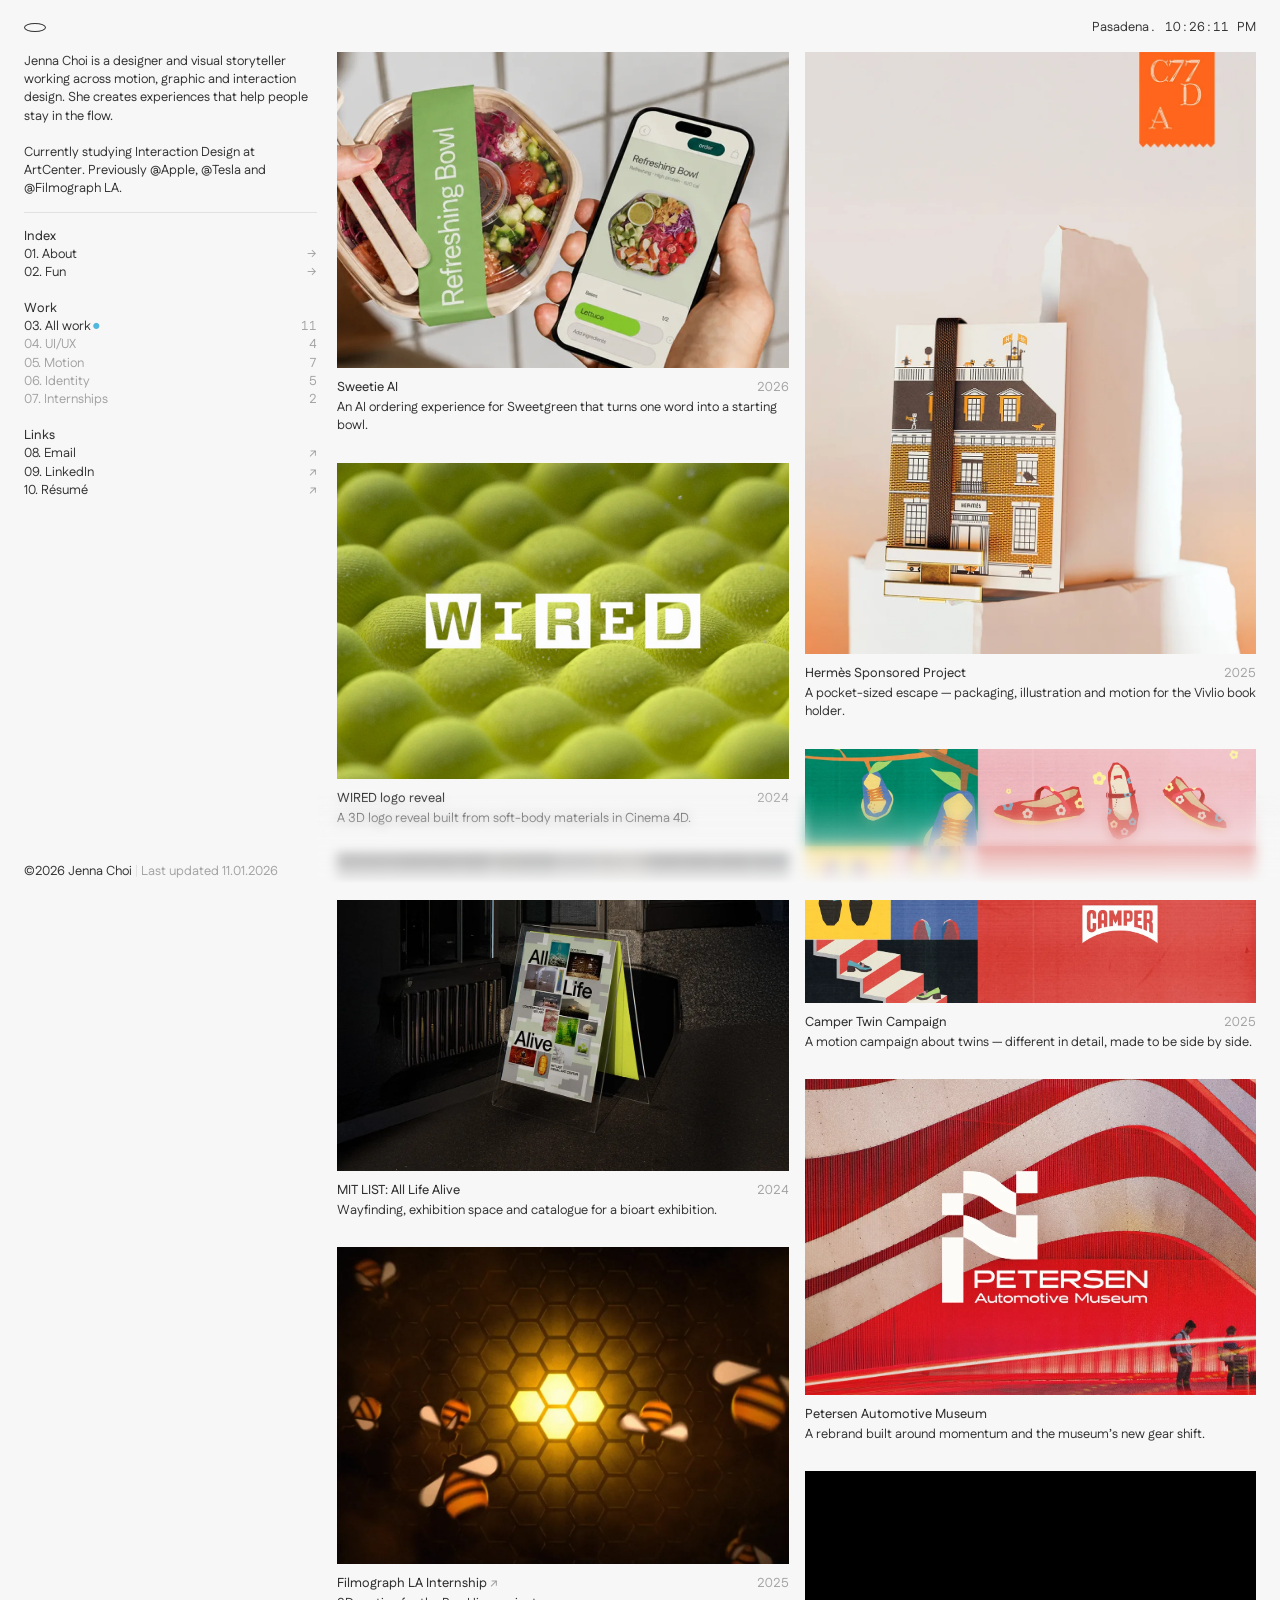
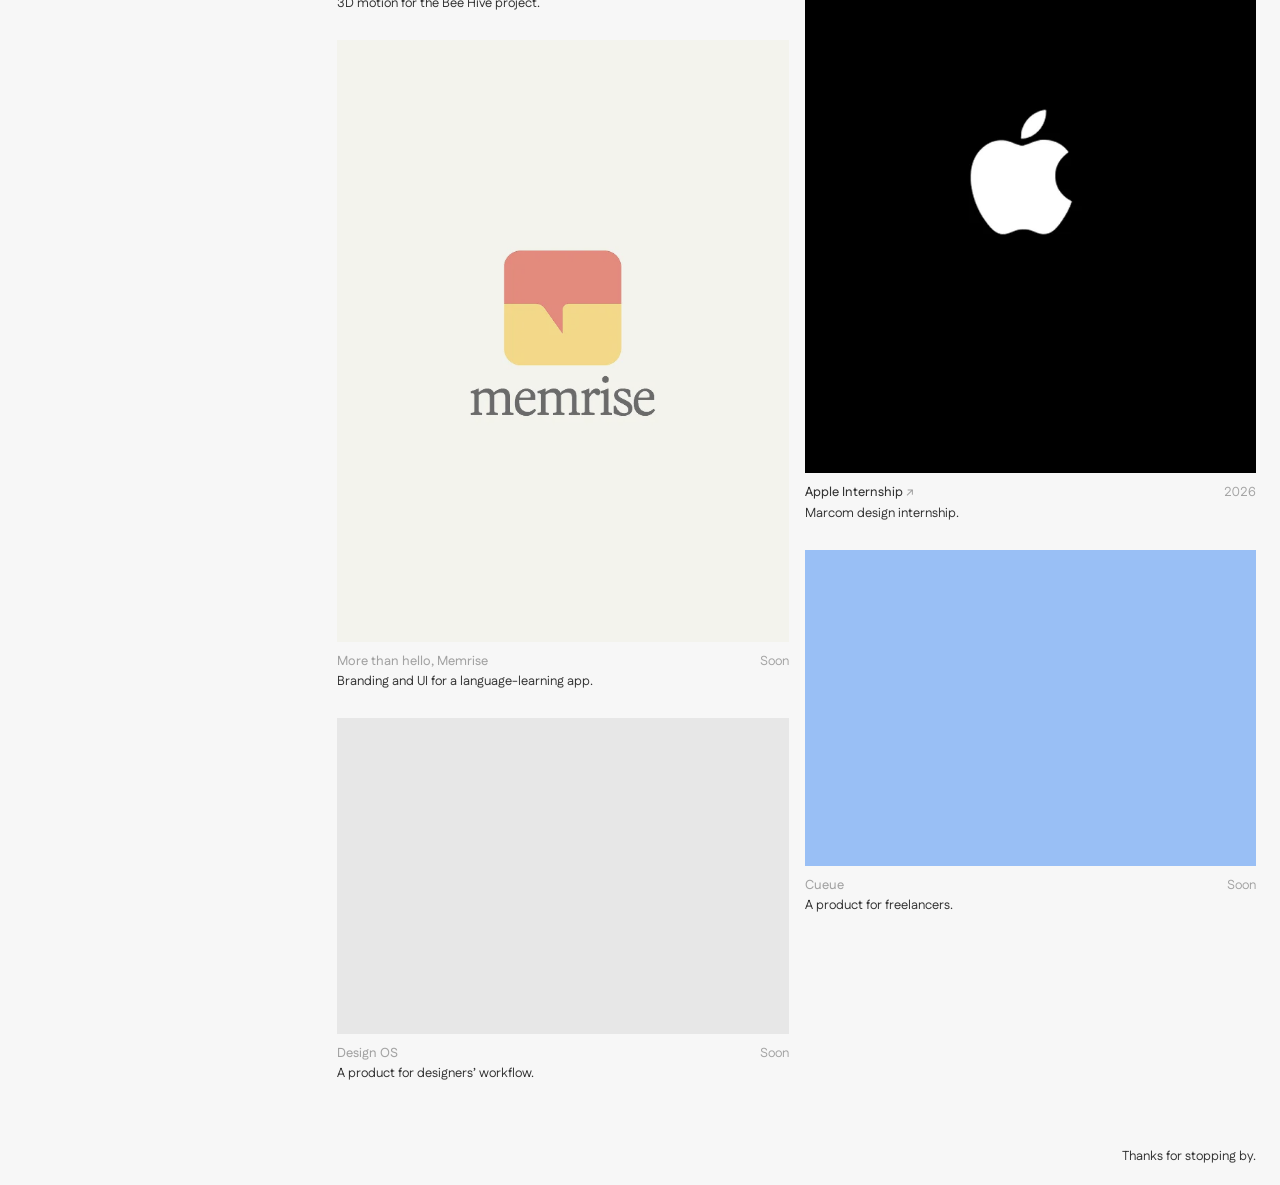
==== index.html @ db8283c4 "Landing order: Sweetie top-left, WIRED below it, Hermès on the right Co-Authored-By: Claude Opus 5.5" ====
<!doctype html>
<html lang="en">
<head>
  <meta charset="utf-8" />
  <meta name="viewport" content="width=device-width, initial-scale=1" />
  <meta name="theme-color" content="#f7f7f7" />
  <title>Jenna Choi — Designer</title>
  <meta name="description" content="Jenna Choi is a designer and visual storyteller working across motion, graphic and interaction design. She creates experiences that help people stay in the" />
  <link rel="preconnect" href="https://fonts.googleapis.com" />
  <link rel="preconnect" href="https://fonts.gstatic.com" crossorigin />
  <link href="https://fonts.googleapis.com/css2?family=Fustat:wght@400;500;600&family=Newsreader:opsz,wght@6..72,300;6..72,400&display=swap" rel="stylesheet" />
  <link rel="stylesheet" href="/styles.css" />
</head>
<body class="home">
  <!-- Generated by tools/build_site.py from tools/content.py — edit content there, then re-run. -->

  <header class="topbar">
    <a class="mark" href="/" aria-label="Jenna Choi — home"></a>
    <p class="clock" data-clock data-tz="America/Los_Angeles" data-city="Pasadena">Pasadena.</p>
  </header>

  <aside class="side">
    <div class="side__intro">
      <p>Jenna Choi is a designer and visual storyteller working across motion, graphic and interaction design. She creates experiences that help people stay in the flow.</p>
      <p>Currently studying Interaction Design at ArtCenter. Previously @Apple, @Tesla and @Filmograph LA.</p>
    </div>
    <nav class="toc" aria-label="Index">
      <p class="toc__head">Index</p>
        <a class="toc__item" href="/about"><span>01. About</span><span class="toc__arrow">→</span></a>
        <a class="toc__item" href="/fun"><span>02. Fun</span><span class="toc__arrow">→</span></a>
      <p class="toc__head">Work</p>
      <div class="toc__group" role="toolbar" aria-label="Filter projects">
        <button class="toc__item is-active" data-filter="all" aria-pressed="true"><span>03. All work</span></button>
        <button class="toc__item" data-filter="uiux" aria-pressed="false"><span>04. UI/UX</span></button>
        <button class="toc__item" data-filter="motion" aria-pressed="false"><span>05. Motion</span></button>
        <button class="toc__item" data-filter="identity" aria-pressed="false"><span>06. Identity</span></button>
        <button class="toc__item" data-filter="internship" aria-pressed="false"><span>07. Internships</span></button>
      </div>
      <p class="toc__head">Links</p>
        <a class="toc__item" href="#" data-link="email"><span>08. Email</span><span class="toc__arrow">↗</span></a>
        <a class="toc__item" href="#" data-link="linkedin" target="_blank" rel="noopener"><span>09. LinkedIn</span><span class="toc__arrow">↗</span></a>
        <a class="toc__item" href="#" data-link="resume" target="_blank" rel="noopener"><span>10. Résumé</span><span class="toc__arrow">↗</span></a>
    </nav>
    <p class="side__foot">©2026 Jenna Choi <span class="side__sep">|</span> <span class="muted">Last updated 11.01.2026</span></p>
  </aside>

  <main id="work" class="work" aria-label="Work">
    <div class="work__col">
      <article class="card" data-tags="uiux motion" style="--order:0"><a class="card__link" href="/sweetie"><div class="card__media card__media--wide"><img src="/assets/work/sweetie.webp" alt="" loading="eager" /></div><div class="card__cap"><p class="card__title">Sweetie AI</p><p class="card__year">2026</p></div><p class="card__desc">An AI ordering experience for Sweetgreen that turns one word into a starting bowl.</p></a></article>
      <article class="card" data-tags="motion identity" style="--order:2"><a class="card__link" href="/wired"><div class="card__media card__media--wide"><video src="/assets/work/wired.mp4" poster="/assets/work/wired.webp" muted loop playsinline preload="none" data-hover-play></video></div><div class="card__cap"><p class="card__title">WIRED logo reveal</p><p class="card__year">2024</p></div><p class="card__desc">A 3D logo reveal built from soft-body materials in Cinema 4D.</p></a></article>
      <article class="card" data-tags="identity" style="--order:4"><a class="card__link" href="/all-life-alive"><div class="card__media card__media--wide"><img src="/assets/work/mit.webp" alt="" loading="lazy" /></div><div class="card__cap"><p class="card__title">MIT LIST: All Life Alive</p><p class="card__year">2024</p></div><p class="card__desc">Wayfinding, exhibition space and catalogue for a bioart exhibition.</p></a></article>
      <article class="card" data-tags="motion internship" style="--order:6"><a class="card__link" href="https://www.filmograph.tv/project/bee-hive" target="_blank" rel="noopener"><div class="card__media card__media--wide"><img src="/assets/work/filmograph.webp" alt="" loading="lazy" /></div><div class="card__cap"><p class="card__title">Filmograph LA Internship <span class="card__ext" aria-hidden="true">↗</span></p><p class="card__year">2025</p></div><p class="card__desc">3D motion for the Bee Hive project.</p></a></article>
      <article class="card card--soon" data-tags="identity uiux" style="--order:8"><div class="card__media card__media--tall"><img src="/assets/work/memrise.webp" alt="" loading="lazy" /></div><div class="card__cap"><p class="card__title">More than hello, Memrise</p><p class="card__year">Soon</p></div><p class="card__desc">Branding and UI for a language-learning app.</p></article>
      <article class="card card--soon" data-tags="uiux" style="--order:10"><div class="card__media card__media--wide"><span class="card__fill" style="background:#e3e3e3"></span></div><div class="card__cap"><p class="card__title">Design OS</p><p class="card__year">Soon</p></div><p class="card__desc">A product for designers’ workflow.</p></article>
    </div>
    <div class="work__col">
      <article class="card" data-tags="identity motion" style="--order:1"><a class="card__link" href="/hermes"><div class="card__media card__media--tall"><img src="/assets/work/hermes.webp" alt="" style="object-position:center top" loading="eager" /></div><div class="card__cap"><p class="card__title">Hermès Sponsored Project</p><p class="card__year">2025</p></div><p class="card__desc">A pocket-sized escape — packaging, illustration and motion for the Vivlio book holder.</p></a></article>
      <article class="card" data-tags="motion" style="--order:3"><a class="card__link" href="/camper"><div class="card__media card__media--video"><video src="/assets/projects/camper/v06.mp4" poster="/assets/work/camper.webp" muted loop playsinline preload="none" data-hover-play></video></div><div class="card__cap"><p class="card__title">Camper Twin Campaign</p><p class="card__year">2025</p></div><p class="card__desc">A motion campaign about twins — different in detail, made to be side by side.</p></a></article>
      <article class="card" data-tags="identity motion" style="--order:5"><a class="card__link" href="/petersen"><div class="card__media card__media--wide"><img src="/assets/work/petersen.webp" alt="" loading="lazy" /></div><div class="card__cap"><p class="card__title">Petersen Automotive Museum</p><p class="card__year"></p></div><p class="card__desc">A rebrand built around momentum and the museum’s new gear shift.</p></a></article>
      <article class="card" data-tags="motion internship" style="--order:7"><a class="card__link" href="https://www.apple.com/macbook-pro/proled-xdr-display/" target="_blank" rel="noopener"><div class="card__media card__media--tall"><img src="/assets/work/apple.webp" alt="" loading="lazy" /></div><div class="card__cap"><p class="card__title">Apple Internship <span class="card__ext" aria-hidden="true">↗</span></p><p class="card__year">2026</p></div><p class="card__desc">Marcom design internship.</p></a></article>
      <article class="card card--soon" data-tags="uiux" style="--order:9"><div class="card__media card__media--wide"><span class="card__fill" style="background:#579bfe"></span></div><div class="card__cap"><p class="card__title">Cueue</p><p class="card__year">Soon</p></div><p class="card__desc">A product for freelancers.</p></article>
    </div>
  </main>

  <p class="signoff">Thanks for stopping by.</p>

  <script src="/main.js" defer></script>
</body>
</html>
---- styles.css ----
/* ------------------------------------------------------------------
   Jenna Choi — portfolio
   Layout: quiet text sidebar + two-column work grid (home);
   centered article column (project, About, Fun pages).
   Grid: 24 columns, 24px margins, 20px gutters. Sidebar = columns 1–6.
   ------------------------------------------------------------------ */
:root {
  --bg: #f7f7f7;
  --ink: #333333;
  --muted: #a3a3a3;
  --rule: #e2e2e2;
  --media-bg: #ececec;
  --accent: #51b7df;

  --margin: 24px;
  --gutter: 20px;
  --col: calc((100vw - 2 * var(--margin) - 23 * var(--gutter)) / 24);
  --side-w: calc(var(--col) * 6 + var(--gutter) * 5);
  --main-x: calc(var(--margin) + var(--side-w) + var(--gutter));

  --sans: "Fustat", system-ui, -apple-system, "Segoe UI", sans-serif;
  --serif: "Newsreader", Georgia, "Times New Roman", serif;
  --small: 13px;
}

*, *::before, *::after { box-sizing: border-box; }
html { -webkit-text-size-adjust: 100%; overscroll-behavior-y: none; }
body {
  margin: 0;
  background: var(--bg);
  color: var(--ink);
  font-family: var(--sans);
  font-size: var(--small);
  line-height: 1.4;
  -webkit-font-smoothing: antialiased;
}
img, video { display: block; max-width: 100%; }
a { color: inherit; text-decoration: none; }
p { margin: 0; }
ul, ol { margin: 0; }
button { font: inherit; color: inherit; background: none; border: 0; padding: 0; cursor: pointer; text-align: left; }
h1, h2 { margin: 0; font-weight: 400; }
.muted { color: var(--muted); }
.small { font-size: 12px; }

/* ------------------------------------------------------------------
   Shared bits
   ------------------------------------------------------------------ */
.clock { color: var(--ink); font-variant-numeric: tabular-nums; white-space: nowrap; }
.ulink {
  text-decoration: underline;
  text-decoration-color: var(--rule);
  text-underline-offset: 3px;
  transition: text-decoration-color 0.2s ease, color 0.2s ease;
}
.ulink:hover { text-decoration-color: currentColor; }
:focus-visible { outline: 2px solid var(--accent); outline-offset: 2px; border-radius: 2px; }

/* ------------------------------------------------------------------
   Home — top bar
   ------------------------------------------------------------------ */
.topbar {
  position: fixed;
  inset: 0 0 auto 0;
  z-index: 10;
  display: flex;
  justify-content: space-between;
  align-items: center;
  padding: 18px var(--margin) 0;
  pointer-events: none;
}
.topbar > * { pointer-events: auto; }
.mark {
  width: 22px;
  height: 9px;
  border: 1.5px solid var(--ink);
  border-radius: 50%;
  transition: border-color 0.2s ease, background-color 0.2s ease;
}
.mark:hover { border-color: var(--accent); background: var(--accent); }

/* ------------------------------------------------------------------
   Home — sidebar
   ------------------------------------------------------------------ */
.side {
  position: fixed;
  top: 52px;
  bottom: 20px;
  left: var(--margin);
  width: var(--side-w);
  display: flex;
  flex-direction: column;
  overflow-y: auto;
}
.side__intro {
  display: flex;
  flex-direction: column;
  gap: 1.4em;
  padding-bottom: 14px;
  border-bottom: 1px solid var(--rule);
}
.toc { display: flex; flex-direction: column; padding-top: 14px; }
.toc__head { margin-top: 18px; font-weight: 500; }
.toc__head:first-child { margin-top: 0; }
.toc__group { display: flex; flex-direction: column; }
.toc__item {
  display: flex;
  justify-content: space-between;
  gap: 12px;
  width: 100%;
  color: var(--ink);
  transition: color 0.2s ease;
}
.toc__item:hover { color: var(--accent); }
.toc__arrow { color: var(--muted); }
.toc__item:hover .toc__arrow { color: var(--accent); }
.toc__group .toc__item { color: var(--muted); }
.toc__group .toc__item:hover { color: var(--ink); }
.toc__group .toc__item.is-active { color: var(--ink); }
.toc__group .toc__item.is-active > span:first-child::after { content: " ●"; color: var(--accent); font-size: 8px; vertical-align: 2px; }
.chip__count { color: var(--muted); font-variant-numeric: tabular-nums; }
.side__foot { margin-top: auto; padding-top: 24px; }
.side__sep { color: var(--rule); }

/* ------------------------------------------------------------------
   Home — work grid (two columns, mixed heights)
   ------------------------------------------------------------------ */
.work {
  display: grid;
  grid-template-columns: repeat(2, minmax(0, 1fr));
  gap: 16px;
  align-items: start;
  margin-left: var(--main-x);
  margin-right: var(--margin);
  padding-top: 52px;
}
.work__col { display: flex; flex-direction: column; gap: 28px; }
.card { animation: card-in 0.4s ease both; }
.card[hidden] { display: none; }
@keyframes card-in { from { opacity: 0; transform: translateY(6px); } }
.card__link { display: block; }
.card__media {
  position: relative;
  overflow: hidden;
  background: var(--media-bg);
}
.card__media--tall { aspect-ratio: 3 / 4; }
.card__media--wide { aspect-ratio: 10 / 7; }
.card__media--video { aspect-ratio: 16 / 9; }
.card__media img,
.card__media video,
.card__fill {
  position: absolute;
  inset: 0;
  width: 100%;
  height: 100%;
  object-fit: cover;
  transition: opacity 0.3s ease;
}
.card__cap {
  display: flex;
  justify-content: space-between;
  gap: 12px;
  margin-top: 10px;
}
.card__title { font-weight: 500; }
.card__year { color: var(--muted); font-variant-numeric: tabular-nums; }
.card__desc { margin-top: 2px; color: var(--ink); }
.card__ext { color: var(--muted); }
.card__link:hover .card__title { color: var(--accent); }
.card--soon .card__media > * { opacity: 0.55; }
.card--soon .card__title { color: var(--muted); }

/* Bottom fade: projects soften and blur into the page as they scroll off */
.home::after {
  content: "";
  position: fixed;
  left: calc(var(--main-x) - var(--gutter));
  right: 0;
  bottom: 0;
  height: 110px;
  z-index: 5;
  pointer-events: none;
  background: linear-gradient(to bottom, rgba(247, 247, 247, 0), var(--bg) 85%);
  backdrop-filter: blur(6px);
  -webkit-backdrop-filter: blur(6px);
  -webkit-mask-image: linear-gradient(to bottom, transparent, #000 60%);
  mask-image: linear-gradient(to bottom, transparent, #000 60%);
}

.signoff {
  position: relative;
  z-index: 6;
  margin: 64px var(--margin) 20px var(--main-x);
  text-align: right;
}

/* ------------------------------------------------------------------
   Article pages — project, About, Fun
   ------------------------------------------------------------------ */
.art-top {
  display: flex;
  justify-content: space-between;
  align-items: center;
  padding: 18px var(--margin) 0;
}
.back { color: var(--ink); transition: color 0.2s ease; }
.back:hover { color: var(--accent); }

.art {
  width: min(720px, calc(100% - 2 * var(--margin)));
  margin: 0 auto;
  padding: 24px 0 0;
}
.crumb { color: var(--ink); }
.crumb a { color: var(--muted); transition: color 0.2s ease; }
.crumb a:hover { color: var(--ink); }
.crumb span { color: var(--muted); margin: 0 2px; }

.art__title {
  margin-top: 72px;
  max-width: 600px;
  font-family: var(--serif);
  font-weight: 300;
  font-size: 30px;
  line-height: 1.25;
  letter-spacing: -0.2px;
}
.art__h2 {
  font-family: var(--serif);
  font-weight: 300;
  font-size: 21px;
  line-height: 1.3;
}

.two {
  display: grid;
  grid-template-columns: repeat(2, minmax(0, 1fr));
  gap: 40px;
}
.two--intro { margin-top: 48px; }
.two__r { display: flex; flex-direction: column; gap: 1em; }
.two__r p, .two__r li { font-size: var(--small); line-height: 1.55; }
.two__l p + p { margin-top: 2px; }
.lbl { color: var(--muted); margin-bottom: 14px; }
.lbl-sub { margin-bottom: 10px; }
.two--intro .two__r .lbl { margin-bottom: 0; }
.k { color: var(--ink); font-weight: 500; }
.two__r ol { padding-left: 1.2em; display: flex; flex-direction: column; gap: 4px; }
.flowline span { color: var(--muted); }

.hero { margin-top: 40px; }

.divider {
  position: relative;
  margin: 56px 0;
  height: 1px;
  background: var(--rule);
}
.divider span {
  position: absolute;
  left: 50%;
  top: 50%;
  width: 7px;
  height: 7px;
  border-radius: 50%;
  background: var(--muted);
  box-shadow: 0 0 0 8px var(--bg);
  transform: translate(-50%, -50%);
}

.asec + .asec { margin-top: 80px; }
.asec > .two + .row { margin-top: 40px; }

.row { display: grid; gap: 12px; }
.row + .row { margin-top: 12px; }
.row--1 { grid-template-columns: 1fr; }
.row--2 { grid-template-columns: repeat(2, minmax(0, 1fr)); }
.row--3 { grid-template-columns: repeat(3, minmax(0, 1fr)); }
.fig { margin: 0; min-width: 0; }
.fig img, .fig video { width: 100%; height: auto; background: var(--media-bg); }
.fig figcaption { margin-top: 6px; color: var(--muted); font-size: 12px; line-height: 1.45; }
.embed { position: relative; aspect-ratio: 16 / 9; background: #000; }
.embed--app { aspect-ratio: 4 / 3; background: var(--media-bg); }
.embed iframe { position: absolute; inset: 0; width: 100%; height: 100%; border: 0; }

.plist { list-style: none; padding: 0; }
.plist li {
  display: grid;
  grid-template-columns: 1fr auto;
  column-gap: 12px;
  padding: 7px 0;
  border-top: 1px solid var(--rule);
}
.plist li:last-child { border-bottom: 1px solid var(--rule); }
.li__a { font-weight: 500; grid-column: 1; grid-row: 1; }
.li__b { grid-column: 1; grid-row: 2; }
.li__b:empty { display: none; }
.li__c { grid-column: 2; grid-row: 1; color: var(--muted); text-align: right; font-variant-numeric: tabular-nums; }

.art-foot {
  display: flex;
  justify-content: space-between;
  gap: 16px;
  margin-top: 120px;
  padding: 0 var(--margin) 20px;
}

/* ------------------------------------------------------------------
   Tablet / mobile
   ------------------------------------------------------------------ */
@media (max-width: 900px) {
  :root { --margin: 20px; }
  .side {
    position: static;
    width: auto;
    margin: 56px var(--margin) 0;
    overflow: visible;
  }
  .side__foot { display: none; }
  .work { margin: 32px var(--margin) 0; padding-top: 0; }
  .signoff { margin-left: var(--margin); }
  .home::after { left: 0; height: 80px; }
}

@media (max-width: 640px) {
  /* one column, back in reading order */
  .work { display: flex; flex-direction: column; gap: 28px; }
  .work__col { display: contents; }
  .card { order: var(--order); }
  .two { grid-template-columns: 1fr; gap: 20px; }
  .art__title { margin-top: 48px; font-size: 26px; }
  .row--2, .row--3 { grid-template-columns: 1fr; }
}

@media (prefers-reduced-motion: reduce) {
  .card { animation: none; }
}
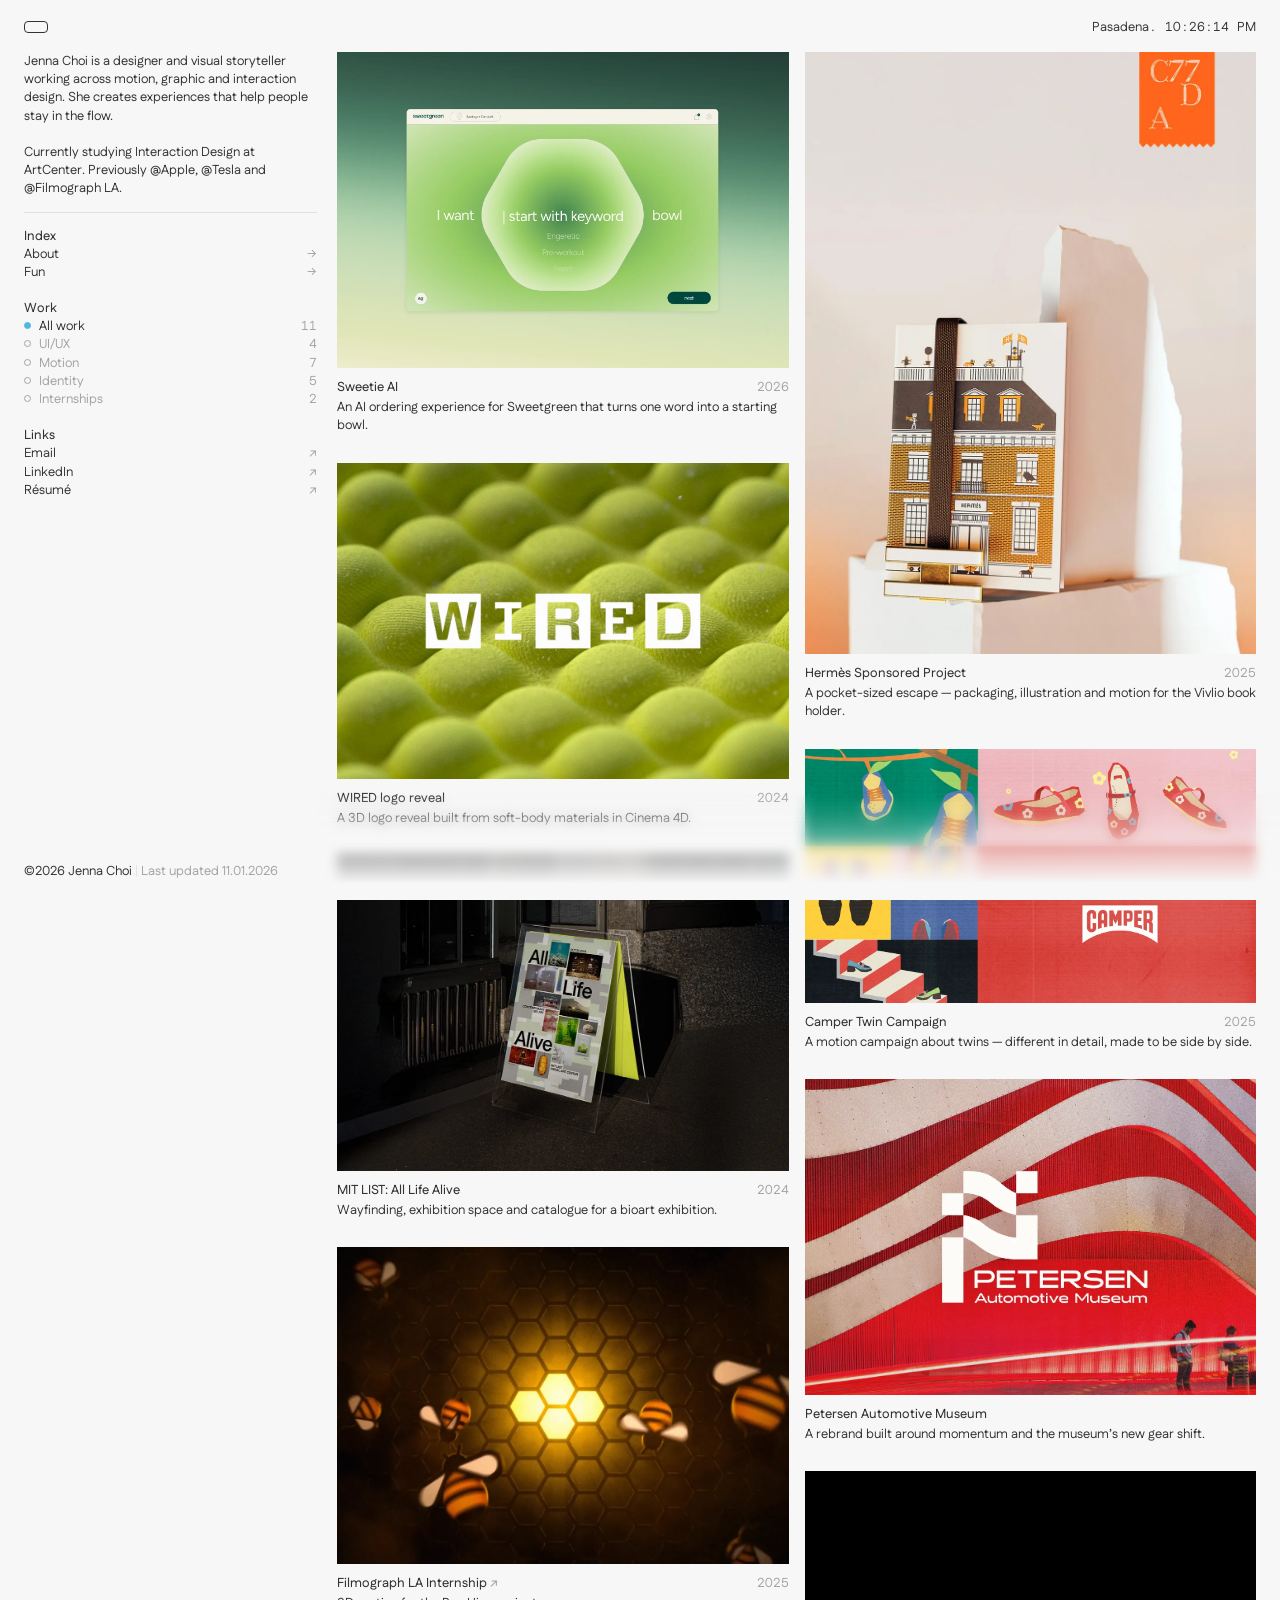
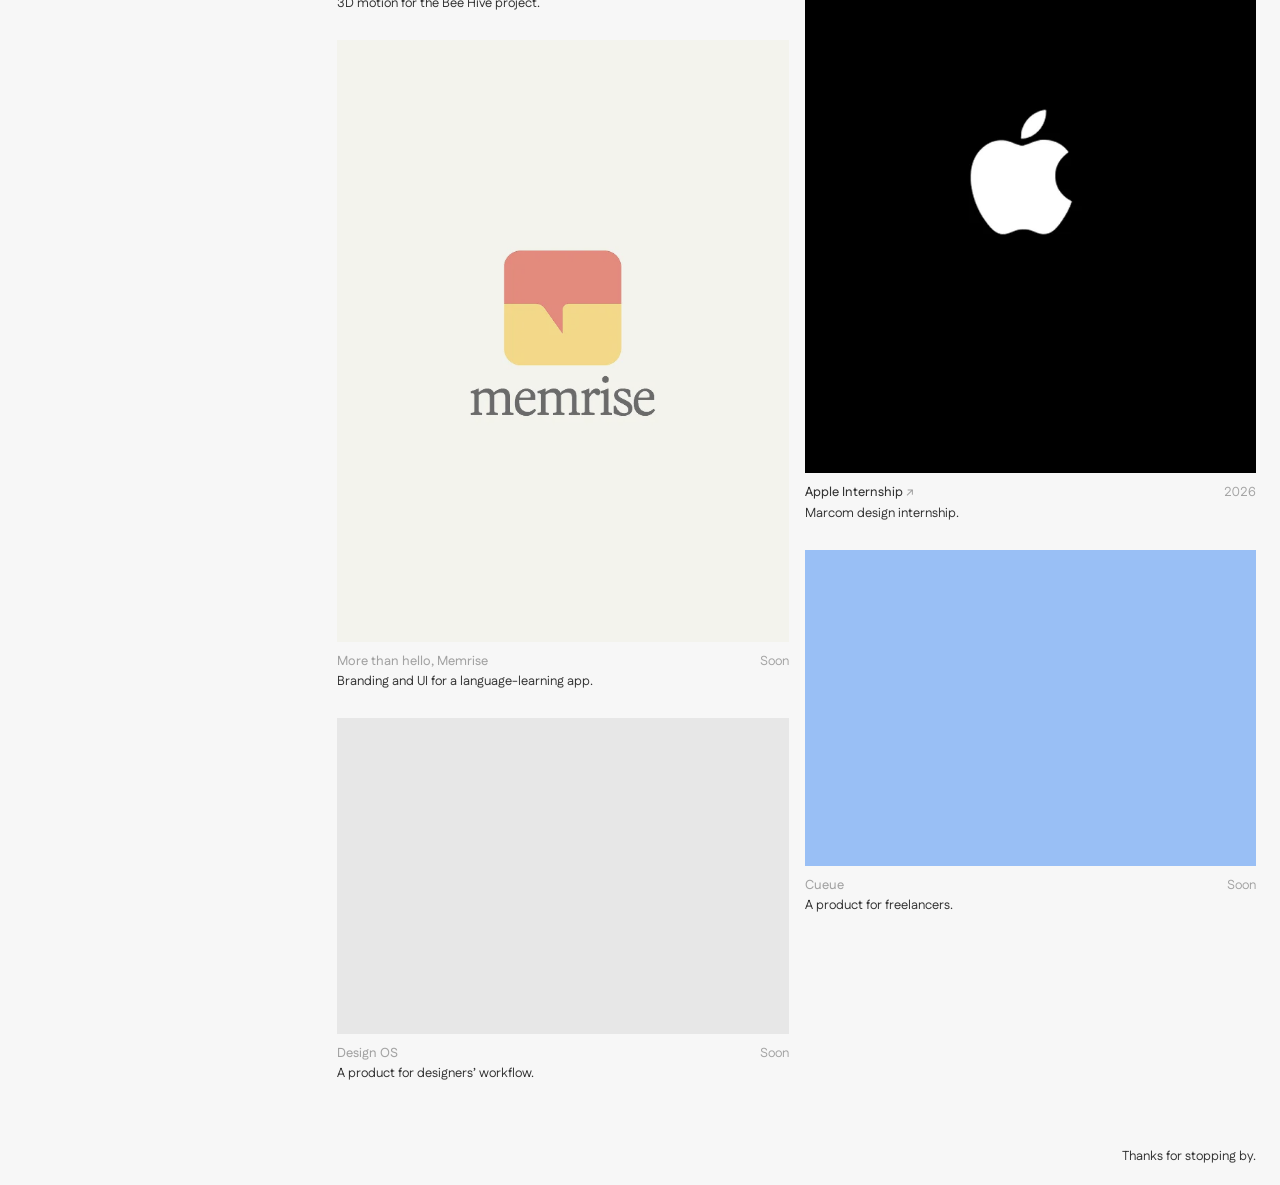
==== commit 64fb1297: "Sidebar: drop numbers, radio dots for work filters; rounded-rectangle logo mark Co-Authored-By: Clau" ====
--- a/index.html
+++ b/index.html
@@ -26,20 +26,20 @@
     </div>
     <nav class="toc" aria-label="Index">
       <p class="toc__head">Index</p>
-        <a class="toc__item" href="/about"><span>01. About</span><span class="toc__arrow">→</span></a>
-        <a class="toc__item" href="/fun"><span>02. Fun</span><span class="toc__arrow">→</span></a>
+        <a class="toc__item" href="/about"><span>About</span><span class="toc__arrow">→</span></a>
+        <a class="toc__item" href="/fun"><span>Fun</span><span class="toc__arrow">→</span></a>
       <p class="toc__head">Work</p>
       <div class="toc__group" role="toolbar" aria-label="Filter projects">
-        <button class="toc__item is-active" data-filter="all" aria-pressed="true"><span>03. All work</span></button>
-        <button class="toc__item" data-filter="uiux" aria-pressed="false"><span>04. UI/UX</span></button>
-        <button class="toc__item" data-filter="motion" aria-pressed="false"><span>05. Motion</span></button>
-        <button class="toc__item" data-filter="identity" aria-pressed="false"><span>06. Identity</span></button>
-        <button class="toc__item" data-filter="internship" aria-pressed="false"><span>07. Internships</span></button>
+        <button class="toc__item is-active" data-filter="all" aria-pressed="true"><span>All work</span></button>
+        <button class="toc__item" data-filter="uiux" aria-pressed="false"><span>UI/UX</span></button>
+        <button class="toc__item" data-filter="motion" aria-pressed="false"><span>Motion</span></button>
+        <button class="toc__item" data-filter="identity" aria-pressed="false"><span>Identity</span></button>
+        <button class="toc__item" data-filter="internship" aria-pressed="false"><span>Internships</span></button>
       </div>
       <p class="toc__head">Links</p>
-        <a class="toc__item" href="#" data-link="email"><span>08. Email</span><span class="toc__arrow">↗</span></a>
-        <a class="toc__item" href="#" data-link="linkedin" target="_blank" rel="noopener"><span>09. LinkedIn</span><span class="toc__arrow">↗</span></a>
-        <a class="toc__item" href="#" data-link="resume" target="_blank" rel="noopener"><span>10. Résumé</span><span class="toc__arrow">↗</span></a>
+        <a class="toc__item" href="#" data-link="email"><span>Email</span><span class="toc__arrow">↗</span></a>
+        <a class="toc__item" href="#" data-link="linkedin" target="_blank" rel="noopener"><span>LinkedIn</span><span class="toc__arrow">↗</span></a>
+        <a class="toc__item" href="#" data-link="resume" target="_blank" rel="noopener"><span>Résumé</span><span class="toc__arrow">↗</span></a>
     </nav>
     <p class="side__foot">©2026 Jenna Choi <span class="side__sep">|</span> <span class="muted">Last updated 11.01.2026</span></p>
   </aside>
--- a/styles.css
+++ b/styles.css
@@ -71,10 +71,10 @@
 }
 .topbar > * { pointer-events: auto; }
 .mark {
-  width: 22px;
-  height: 9px;
+  width: 24px;
+  height: 12px;
   border: 1.5px solid var(--ink);
-  border-radius: 50%;
+  border-radius: 4px;
   transition: border-color 0.2s ease, background-color 0.2s ease;
 }
 .mark:hover { border-color: var(--accent); background: var(--accent); }
@@ -117,7 +117,19 @@
 .toc__group .toc__item { color: var(--muted); }
 .toc__group .toc__item:hover { color: var(--ink); }
 .toc__group .toc__item.is-active { color: var(--ink); }
-.toc__group .toc__item.is-active > span:first-child::after { content: " ●"; color: var(--accent); font-size: 8px; vertical-align: 2px; }
+/* Filters read as "pick one": hollow dot, filled blue dot when selected */
+.toc__group .toc__item > span:first-child::before {
+  content: "";
+  display: inline-block;
+  width: 7px;
+  height: 7px;
+  margin-right: 8px;
+  vertical-align: 1px;
+  border: 1px solid currentColor;
+  border-radius: 50%;
+  transition: background-color 0.2s ease, border-color 0.2s ease;
+}
+.toc__group .toc__item.is-active > span:first-child::before { background: var(--accent); border-color: var(--accent); }
 .chip__count { color: var(--muted); font-variant-numeric: tabular-nums; }
 .side__foot { margin-top: auto; padding-top: 24px; }
 .side__sep { color: var(--rule); }
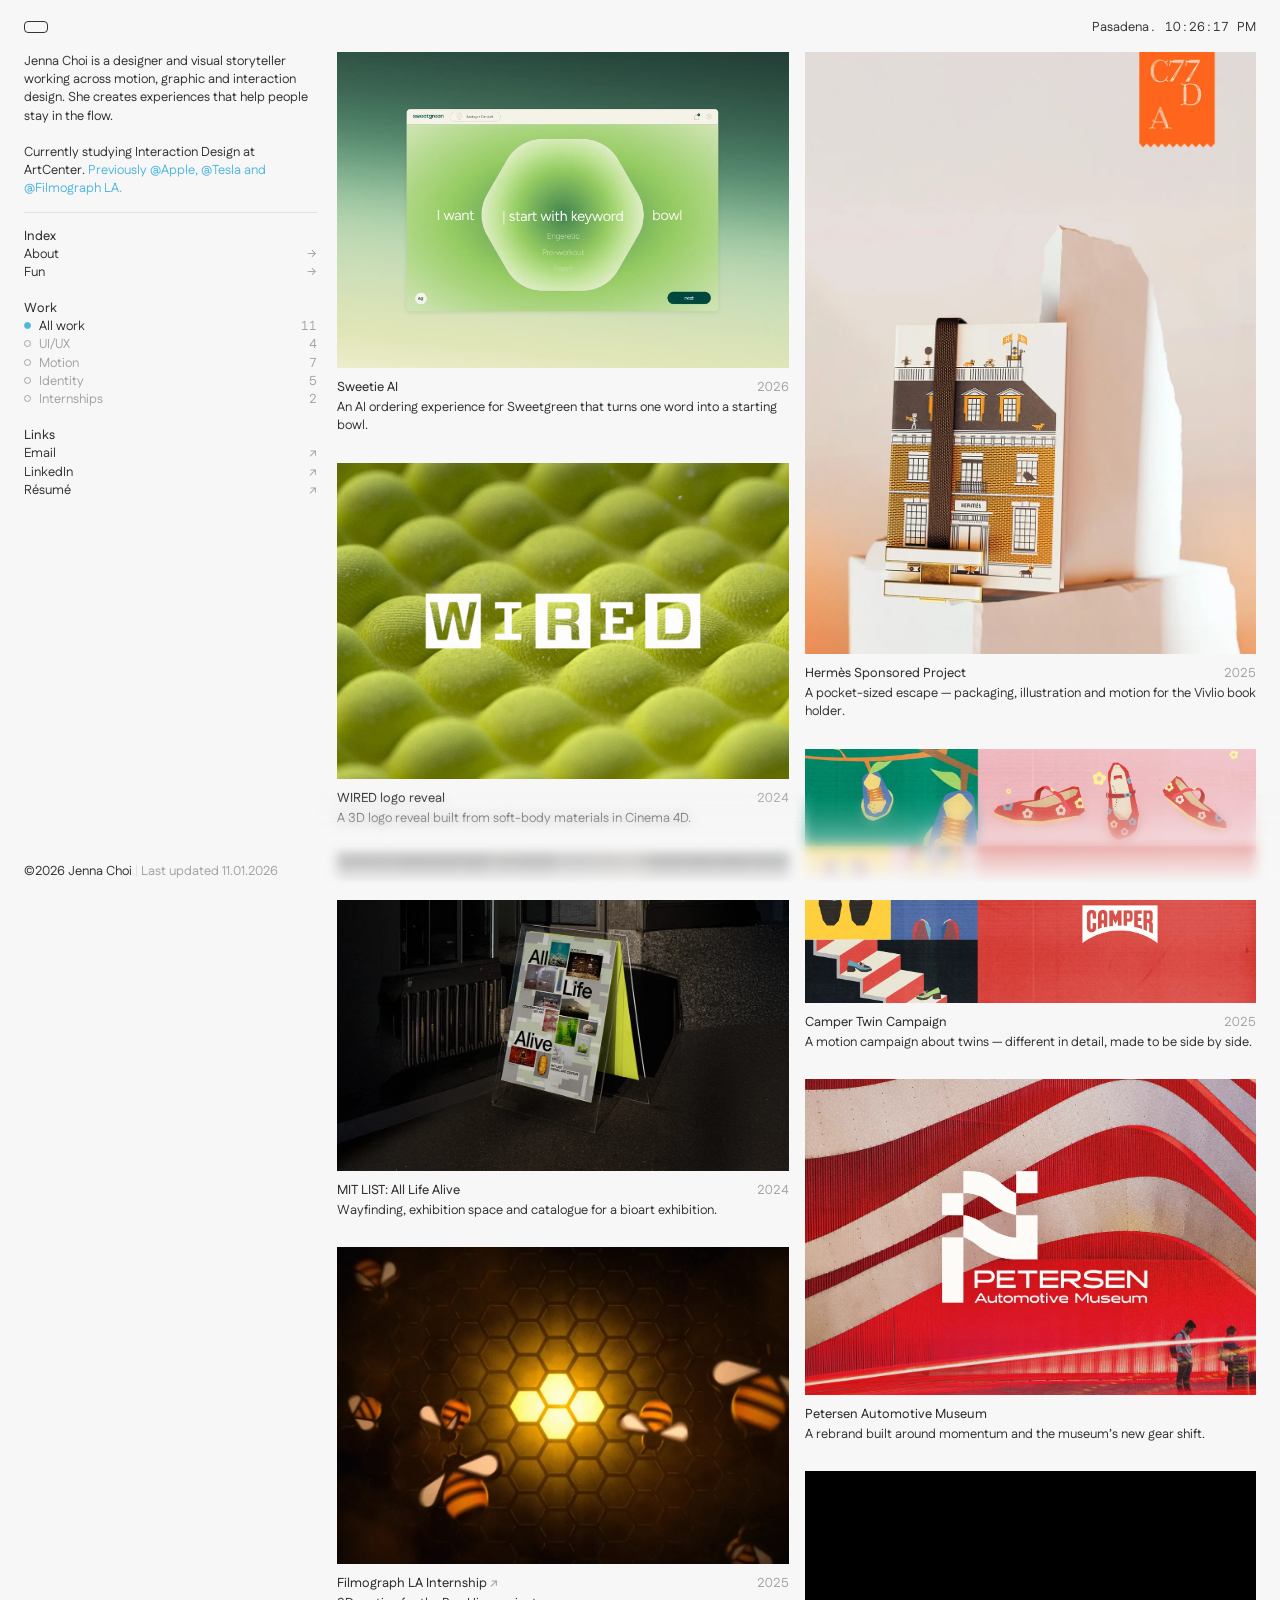
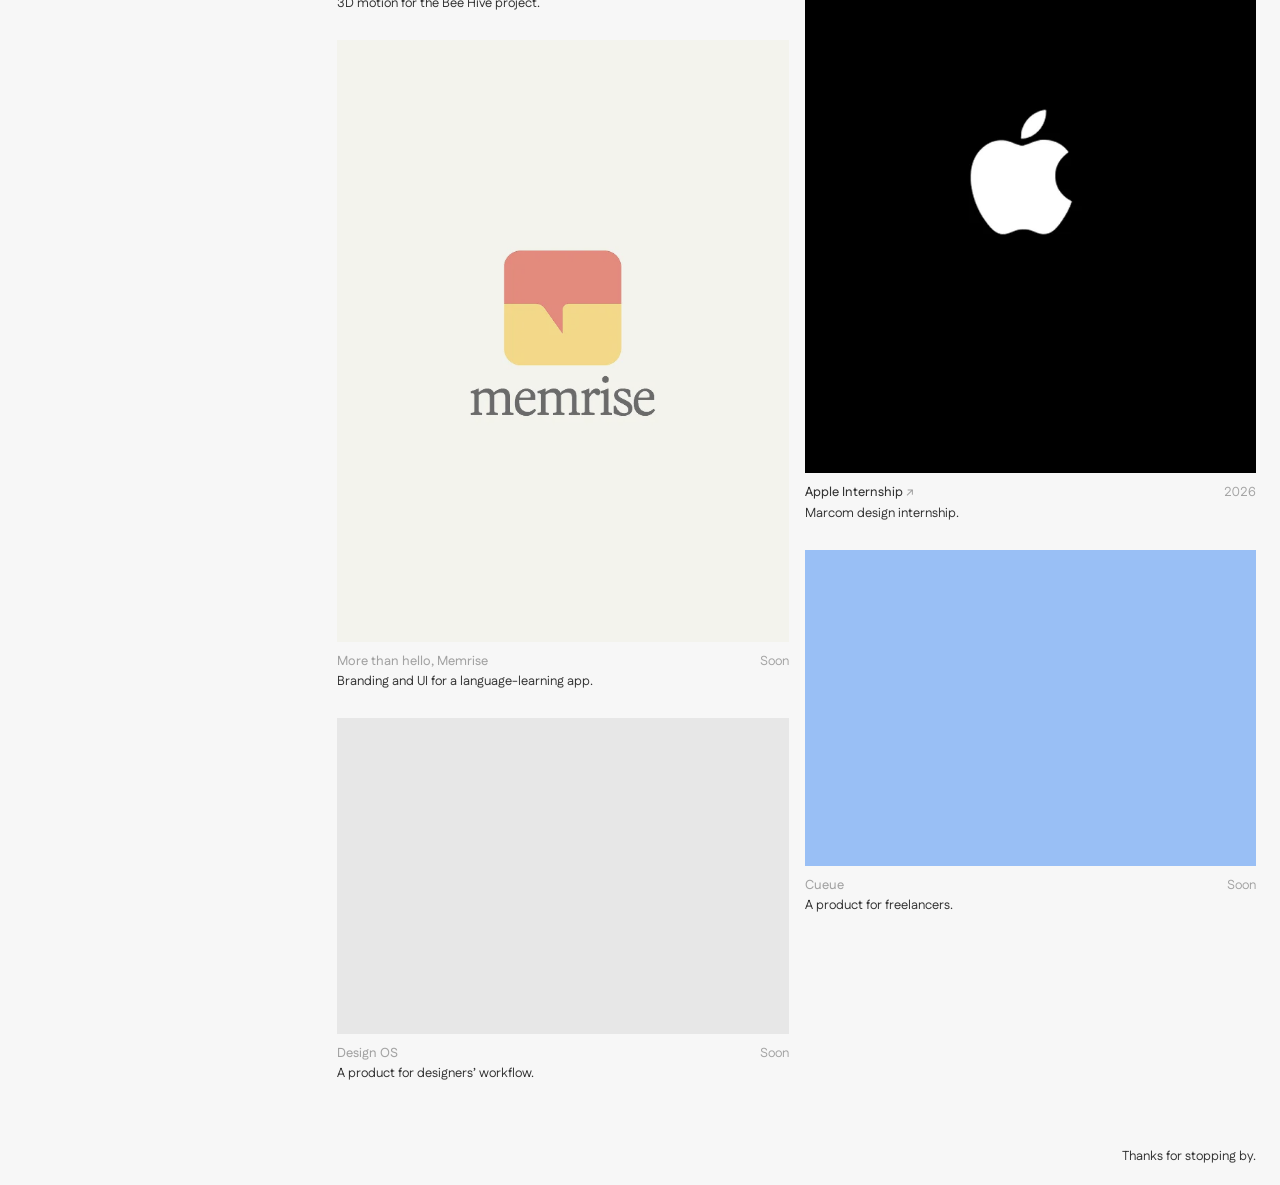
==== commit 7eb8ef4f: "Show 'Previously @Apple, @Tesla and @Filmograph LA.' in accent blue Co-Authored-By: Claude Opus 5.5 " ====
--- a/index.html
+++ b/index.html
@@ -22,7 +22,7 @@
   <aside class="side">
     <div class="side__intro">
       <p>Jenna Choi is a designer and visual storyteller working across motion, graphic and interaction design. She creates experiences that help people stay in the flow.</p>
-      <p>Currently studying Interaction Design at ArtCenter. Previously @Apple, @Tesla and @Filmograph LA.</p>
+      <p>Currently studying Interaction Design at ArtCenter. <span class="accent">Previously @Apple, @Tesla and @Filmograph LA.</span></p>
     </div>
     <nav class="toc" aria-label="Index">
       <p class="toc__head">Index</p>
--- a/styles.css
+++ b/styles.css
@@ -41,6 +41,7 @@
 button { font: inherit; color: inherit; background: none; border: 0; padding: 0; cursor: pointer; text-align: left; }
 h1, h2 { margin: 0; font-weight: 400; }
 .muted { color: var(--muted); }
+.accent { color: var(--accent); }
 .small { font-size: 12px; }
 
 /* ------------------------------------------------------------------
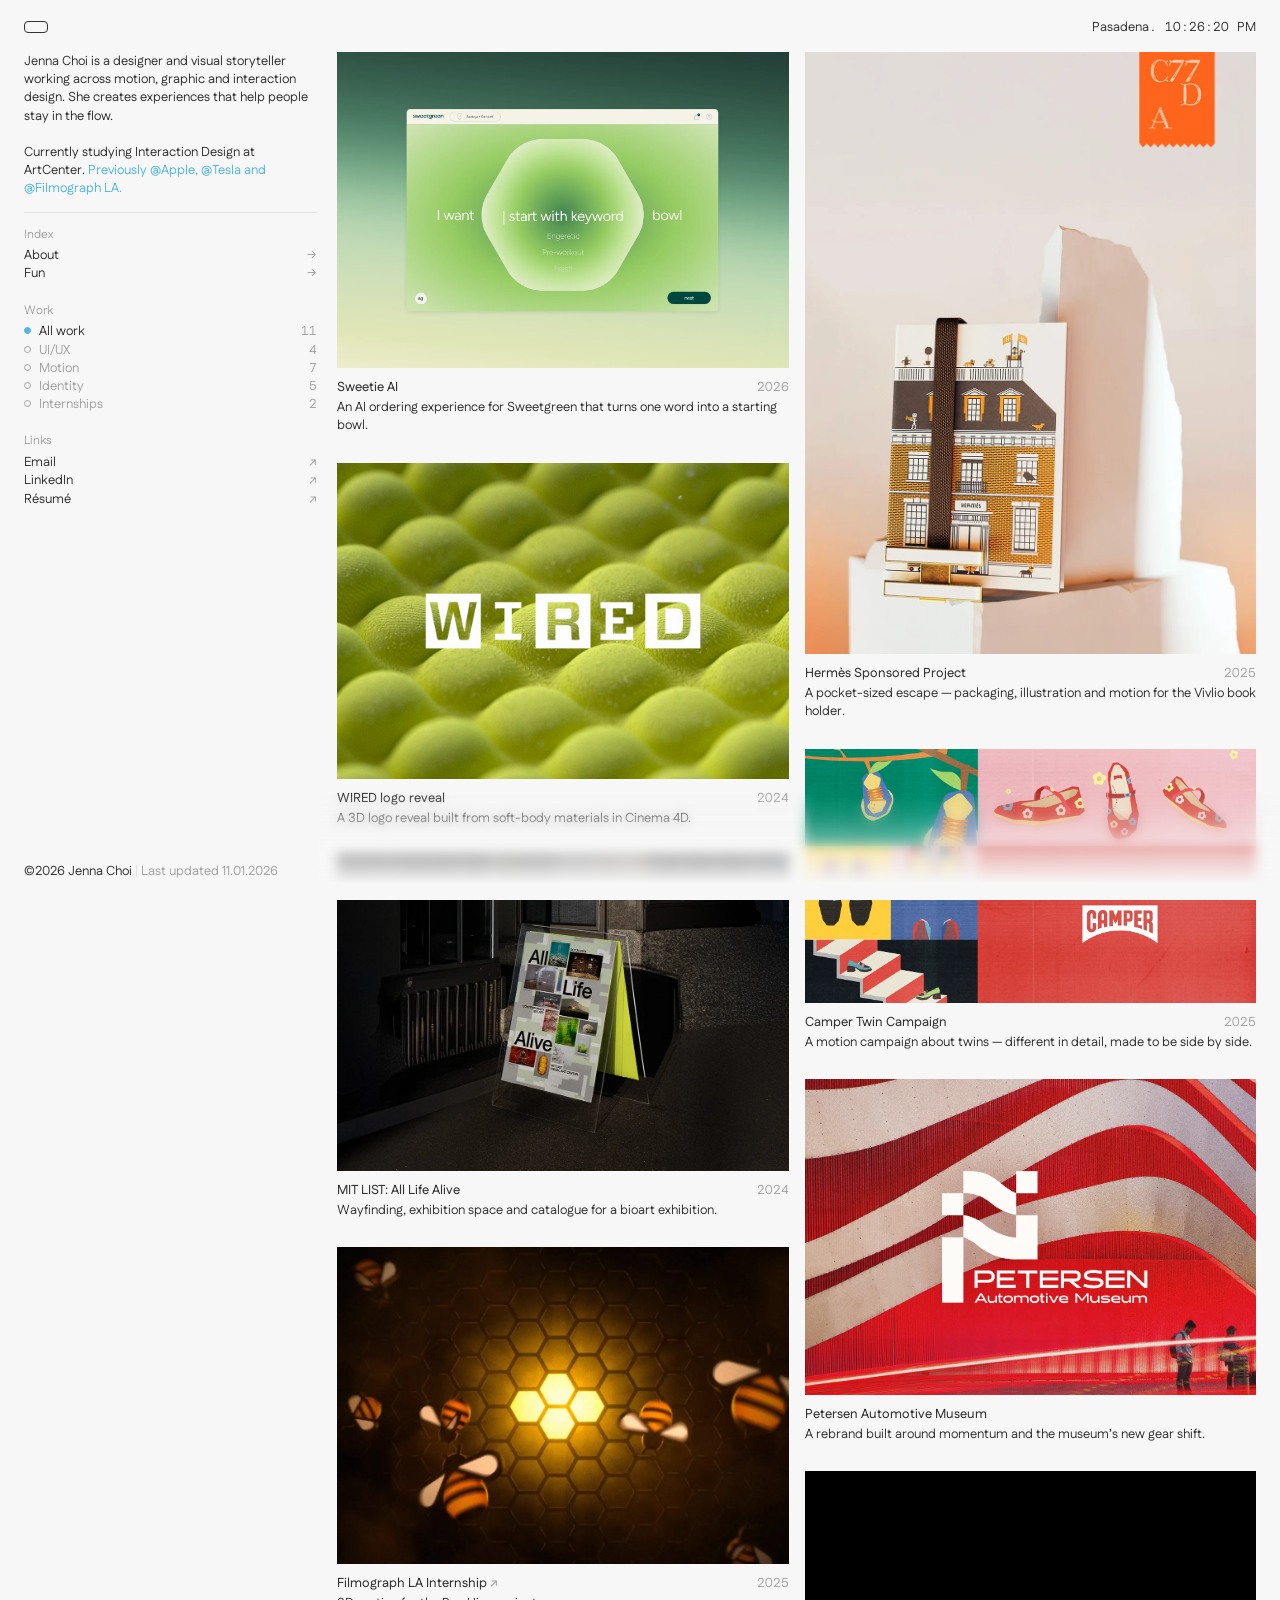
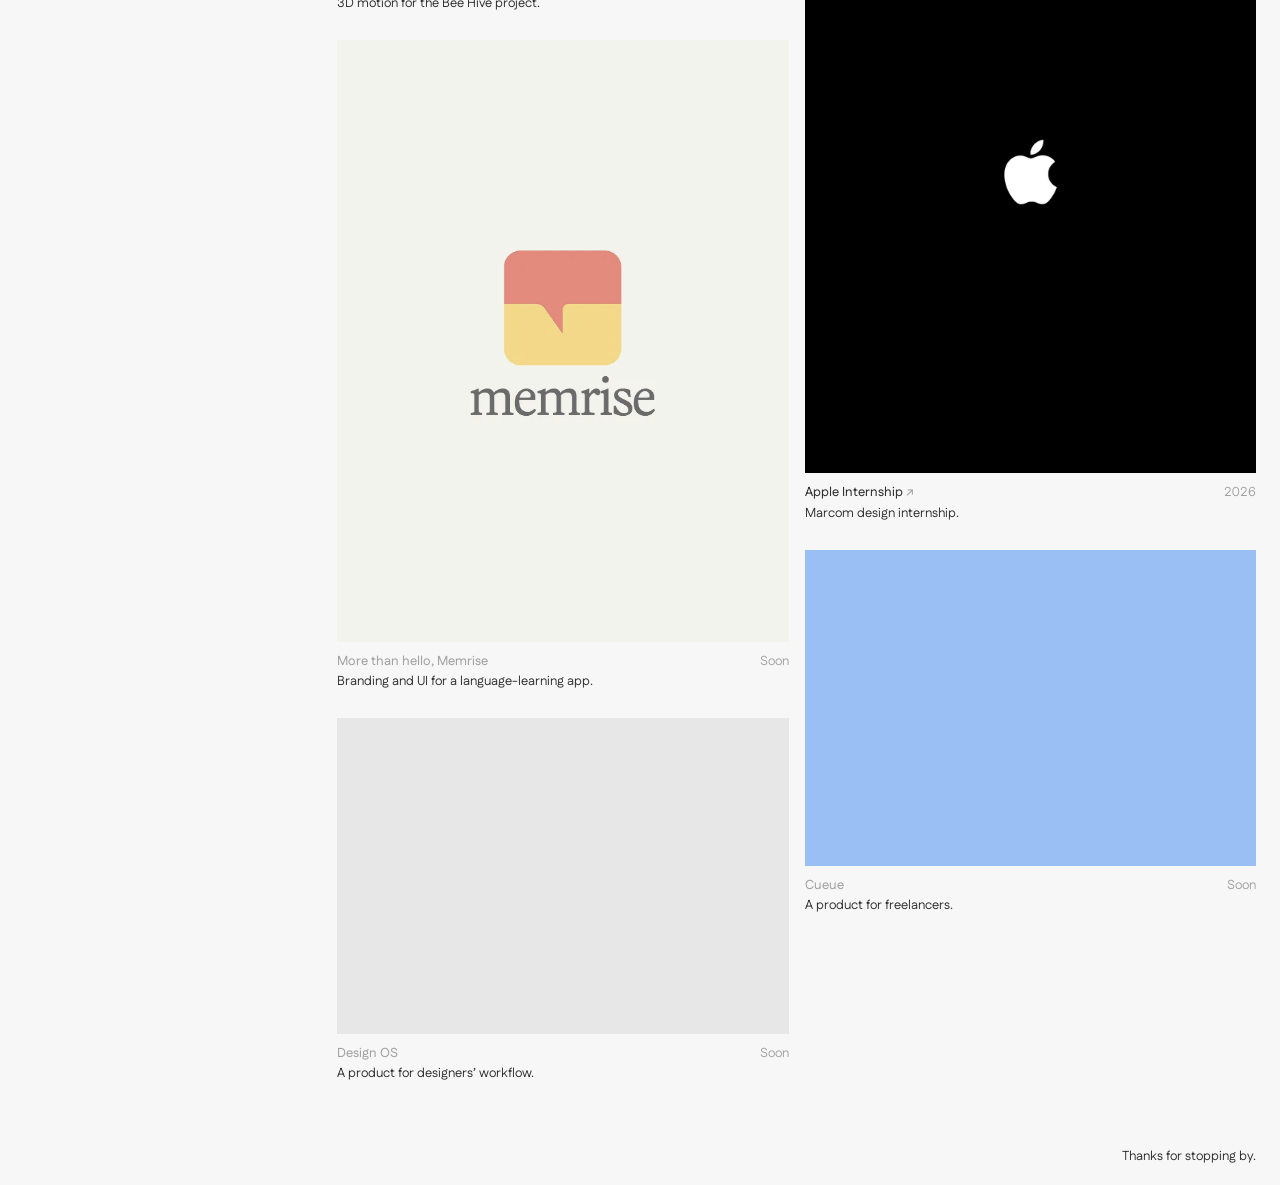
==== commit d7ae1a6c: "Responsive pass: compact sidebar on tablet/phone, pinned Back home on smaller screens - Tablet: Inde" ====
--- a/index.html
+++ b/index.html
@@ -25,9 +25,12 @@
       <p>Currently studying Interaction Design at ArtCenter. <span class="accent">Previously @Apple, @Tesla and @Filmograph LA.</span></p>
     </div>
     <nav class="toc" aria-label="Index">
+      <div class="toc__sec toc__sec--index">
       <p class="toc__head">Index</p>
         <a class="toc__item" href="/about"><span>About</span><span class="toc__arrow">→</span></a>
         <a class="toc__item" href="/fun"><span>Fun</span><span class="toc__arrow">→</span></a>
+      </div>
+      <div class="toc__sec toc__sec--work">
       <p class="toc__head">Work</p>
       <div class="toc__group" role="toolbar" aria-label="Filter projects">
         <button class="toc__item is-active" data-filter="all" aria-pressed="true"><span>All work</span></button>
@@ -36,10 +39,13 @@
         <button class="toc__item" data-filter="identity" aria-pressed="false"><span>Identity</span></button>
         <button class="toc__item" data-filter="internship" aria-pressed="false"><span>Internships</span></button>
       </div>
+      </div>
+      <div class="toc__sec toc__sec--links">
       <p class="toc__head">Links</p>
         <a class="toc__item" href="#" data-link="email"><span>Email</span><span class="toc__arrow">↗</span></a>
         <a class="toc__item" href="#" data-link="linkedin" target="_blank" rel="noopener"><span>LinkedIn</span><span class="toc__arrow">↗</span></a>
         <a class="toc__item" href="#" data-link="resume" target="_blank" rel="noopener"><span>Résumé</span><span class="toc__arrow">↗</span></a>
+      </div>
     </nav>
     <p class="side__foot">©2026 Jenna Choi <span class="side__sep">|</span> <span class="muted">Last updated 11.01.2026</span></p>
   </aside>
--- a/styles.css
+++ b/styles.css
@@ -101,8 +101,9 @@
   border-bottom: 1px solid var(--rule);
 }
 .toc { display: flex; flex-direction: column; padding-top: 14px; }
-.toc__head { margin-top: 18px; font-weight: 500; }
-.toc__head:first-child { margin-top: 0; }
+/* Section labels: small and grey, like "Details" / "Overview" on article pages */
+.toc__head { margin: 20px 0 3px; font-size: 12px; color: var(--muted); }
+.toc__sec:first-child .toc__head { margin-top: 0; }
 .toc__group { display: flex; flex-direction: column; }
 .toc__item {
   display: flex;
@@ -211,20 +212,54 @@
 /* ------------------------------------------------------------------
    Article pages — project, About, Fun
    ------------------------------------------------------------------ */
+/* Clock stays top-right; "Back home" + section shortcuts stay top-left while scrolling */
 .art-top {
-  display: flex;
-  justify-content: space-between;
-  align-items: center;
-  padding: 18px var(--margin) 0;
-}
+  position: fixed;
+  top: 18px;
+  right: var(--margin);
+  z-index: 10;
+}
+.agenda {
+  position: fixed;
+  top: 18px;
+  left: var(--margin);
+  z-index: 10;
+  display: flex;
+  flex-direction: column;
+  align-items: flex-start;
+  gap: 20px;
+  width: calc((100% - 720px) / 2 - 2 * var(--margin));
+  max-width: 220px;
+}
+/* Shortcuts sit in the margin just left of the article, level with the title */
+.agenda__list {
+  position: fixed;
+  top: 128px;
+  left: calc(50% - 360px - 220px);
+  width: 180px;
+  display: flex;
+  flex-direction: column;
+  align-items: flex-start;
+  gap: 2px;
+}
+.agenda__item {
+  margin-left: -10px;
+  padding: 4px 10px;
+  border-radius: 999px;
+  color: var(--muted);
+  transition: color 0.2s ease, background-color 0.2s ease;
+}
+.agenda__item:hover { color: var(--ink); }
+.agenda__item.is-here { background: #ededed; color: var(--ink); }
 .back { color: var(--ink); transition: color 0.2s ease; }
 .back:hover { color: var(--accent); }
 
 .art {
   width: min(720px, calc(100% - 2 * var(--margin)));
   margin: 0 auto;
-  padding: 24px 0 0;
-}
+  padding: 42px 0 0;
+}
+.art [id] { scroll-margin-top: 32px; }
 .crumb { color: var(--ink); }
 .crumb a { color: var(--muted); transition: color 0.2s ease; }
 .crumb a:hover { color: var(--ink); }
@@ -333,7 +368,33 @@
   .side__foot { display: none; }
   .work { margin: 32px var(--margin) 0; padding-top: 0; }
   .signoff { margin-left: var(--margin); }
-  .home::after { left: 0; height: 80px; }
+  .home::after { left: 0; height: 56px; }
+  /* Index · Work · Links side by side instead of one long list */
+  .toc {
+    display: grid;
+    grid-template-columns: 1fr 1.4fr 1fr;
+    column-gap: var(--gutter);
+  }
+  .toc__sec .toc__head { margin-top: 0; }
+}
+
+/* Not enough room beside the column: shortcuts hide; "Back home" + clock
+   stay pinned in a soft top bar so you can always get back */
+@media (max-width: 1180px) {
+  .agenda__list { display: none; }
+  .agenda { width: auto; max-width: none; top: 0; padding-top: 14px; }
+  .art-top { top: 14px; }
+  .back { white-space: nowrap; }
+  .article::before {
+    content: "";
+    position: fixed;
+    inset: 0 0 auto 0;
+    height: 56px;
+    z-index: 9;
+    background: linear-gradient(var(--bg) 72%, rgba(247, 247, 247, 0));
+    pointer-events: none;
+  }
+  .art { padding-top: 46px; }
 }
 
 @media (max-width: 640px) {
@@ -342,8 +403,19 @@
   .work__col { display: contents; }
   .card { order: var(--order); }
   .two { grid-template-columns: 1fr; gap: 20px; }
+  /* Phone: Index + Links share a row, Work filters below; bigger tap targets */
+  .side { margin-top: 52px; }
+  .side__intro { gap: 1em; }
+  .toc { grid-template-columns: 1fr 1fr; row-gap: 18px; }
+  .toc__sec--work { grid-column: 1 / -1; grid-row: 2; }
+  .toc__item { padding: 4px 0; }
+  .toc__group { flex-direction: row; flex-wrap: wrap; column-gap: 16px; }
+  .toc__group .toc__item { width: auto; justify-content: flex-start; gap: 4px; }
+  .chip__count { font-size: 11px; }
   .art__title { margin-top: 48px; font-size: 26px; }
   .row--2, .row--3 { grid-template-columns: 1fr; }
+  /* tablet prototype is too cramped on a phone — the "Open in new tab" link stays */
+  .embed--app { display: none; }
 }
 
 @media (prefers-reduced-motion: reduce) {
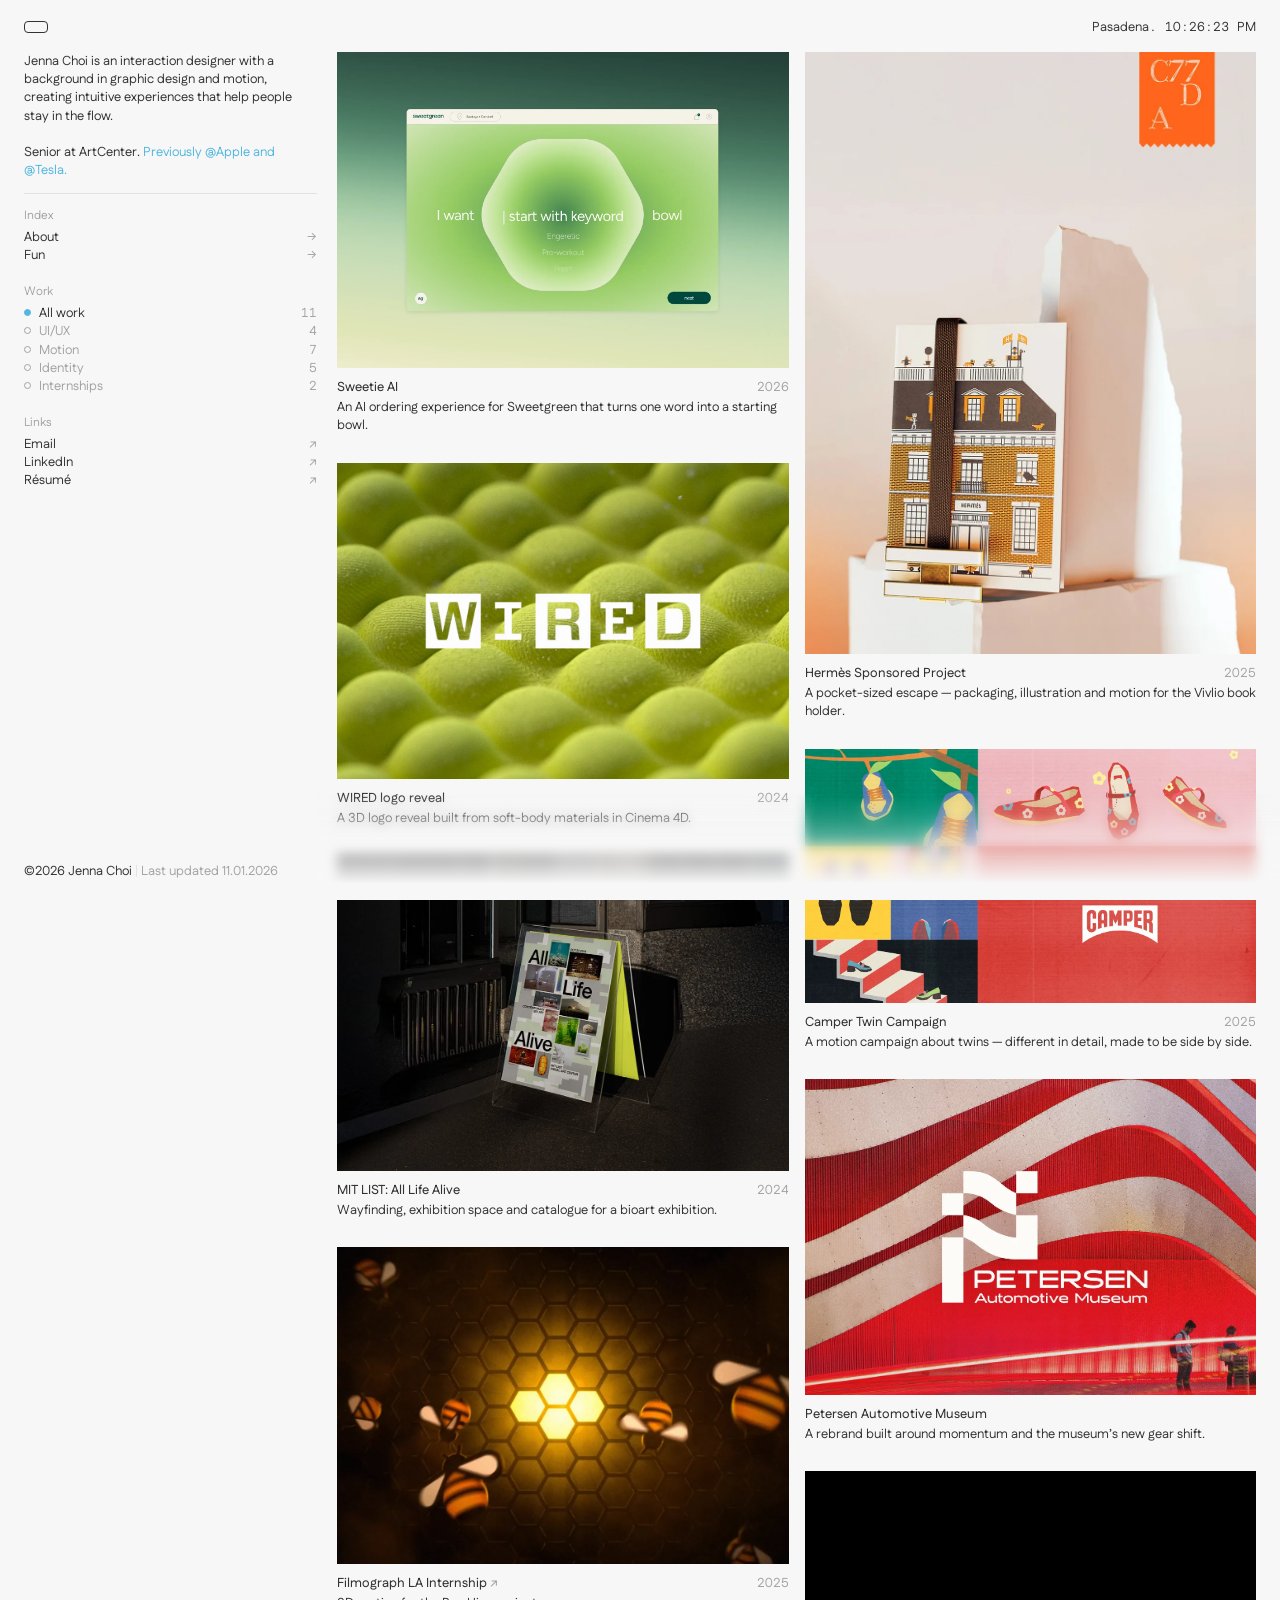
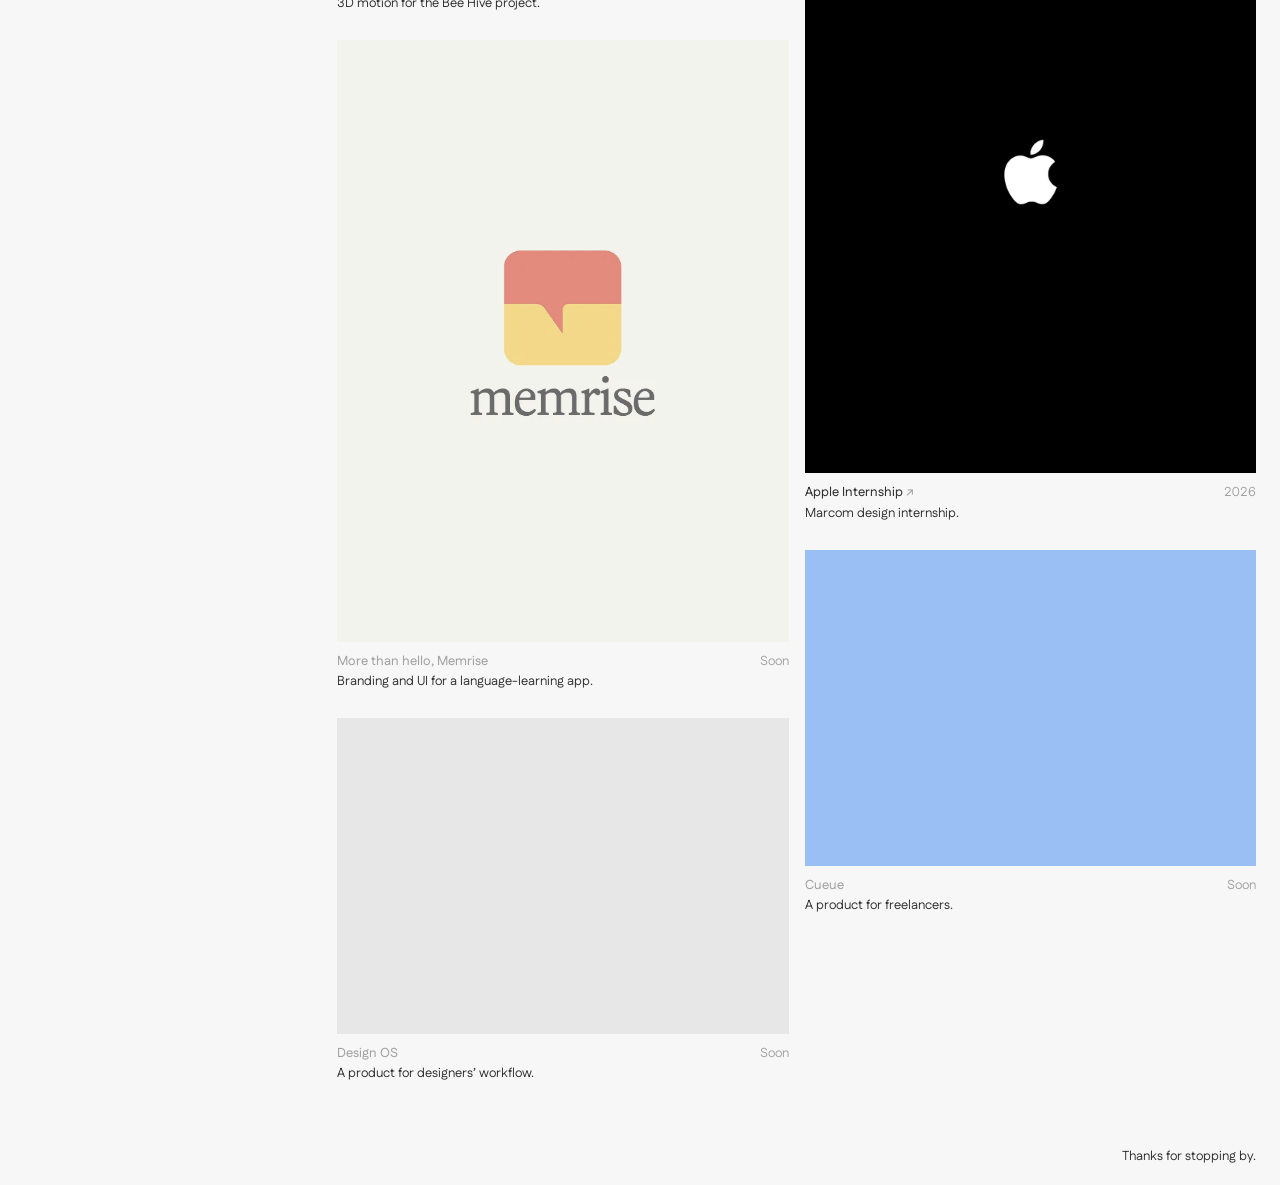
==== commit 929ef9a2: "Reposition as interaction designer: shorter home intro, full intro on About Co-Authored-By: Claude O" ====
--- a/index.html
+++ b/index.html
@@ -4,8 +4,8 @@
   <meta charset="utf-8" />
   <meta name="viewport" content="width=device-width, initial-scale=1" />
   <meta name="theme-color" content="#f7f7f7" />
-  <title>Jenna Choi — Designer</title>
-  <meta name="description" content="Jenna Choi is a designer and visual storyteller working across motion, graphic and interaction design. She creates experiences that help people stay in the" />
+  <title>Jenna Choi — Interaction Designer</title>
+  <meta name="description" content="Jenna Choi is an interaction designer with a background in graphic design and motion, creating intuitive experiences that help people stay in the flow." />
   <link rel="preconnect" href="https://fonts.googleapis.com" />
   <link rel="preconnect" href="https://fonts.gstatic.com" crossorigin />
   <link href="https://fonts.googleapis.com/css2?family=Fustat:wght@400;500;600&family=Newsreader:opsz,wght@6..72,300;6..72,400&display=swap" rel="stylesheet" />
@@ -21,8 +21,8 @@
 
   <aside class="side">
     <div class="side__intro">
-      <p>Jenna Choi is a designer and visual storyteller working across motion, graphic and interaction design. She creates experiences that help people stay in the flow.</p>
-      <p>Currently studying Interaction Design at ArtCenter. <span class="accent">Previously @Apple, @Tesla and @Filmograph LA.</span></p>
+      <p>Jenna Choi is an interaction designer with a background in graphic design and motion, creating intuitive experiences that help people stay in the flow.</p>
+      <p>Senior at ArtCenter. <span class="accent">Previously @Apple and @Tesla.</span></p>
     </div>
     <nav class="toc" aria-label="Index">
       <div class="toc__sec toc__sec--index">
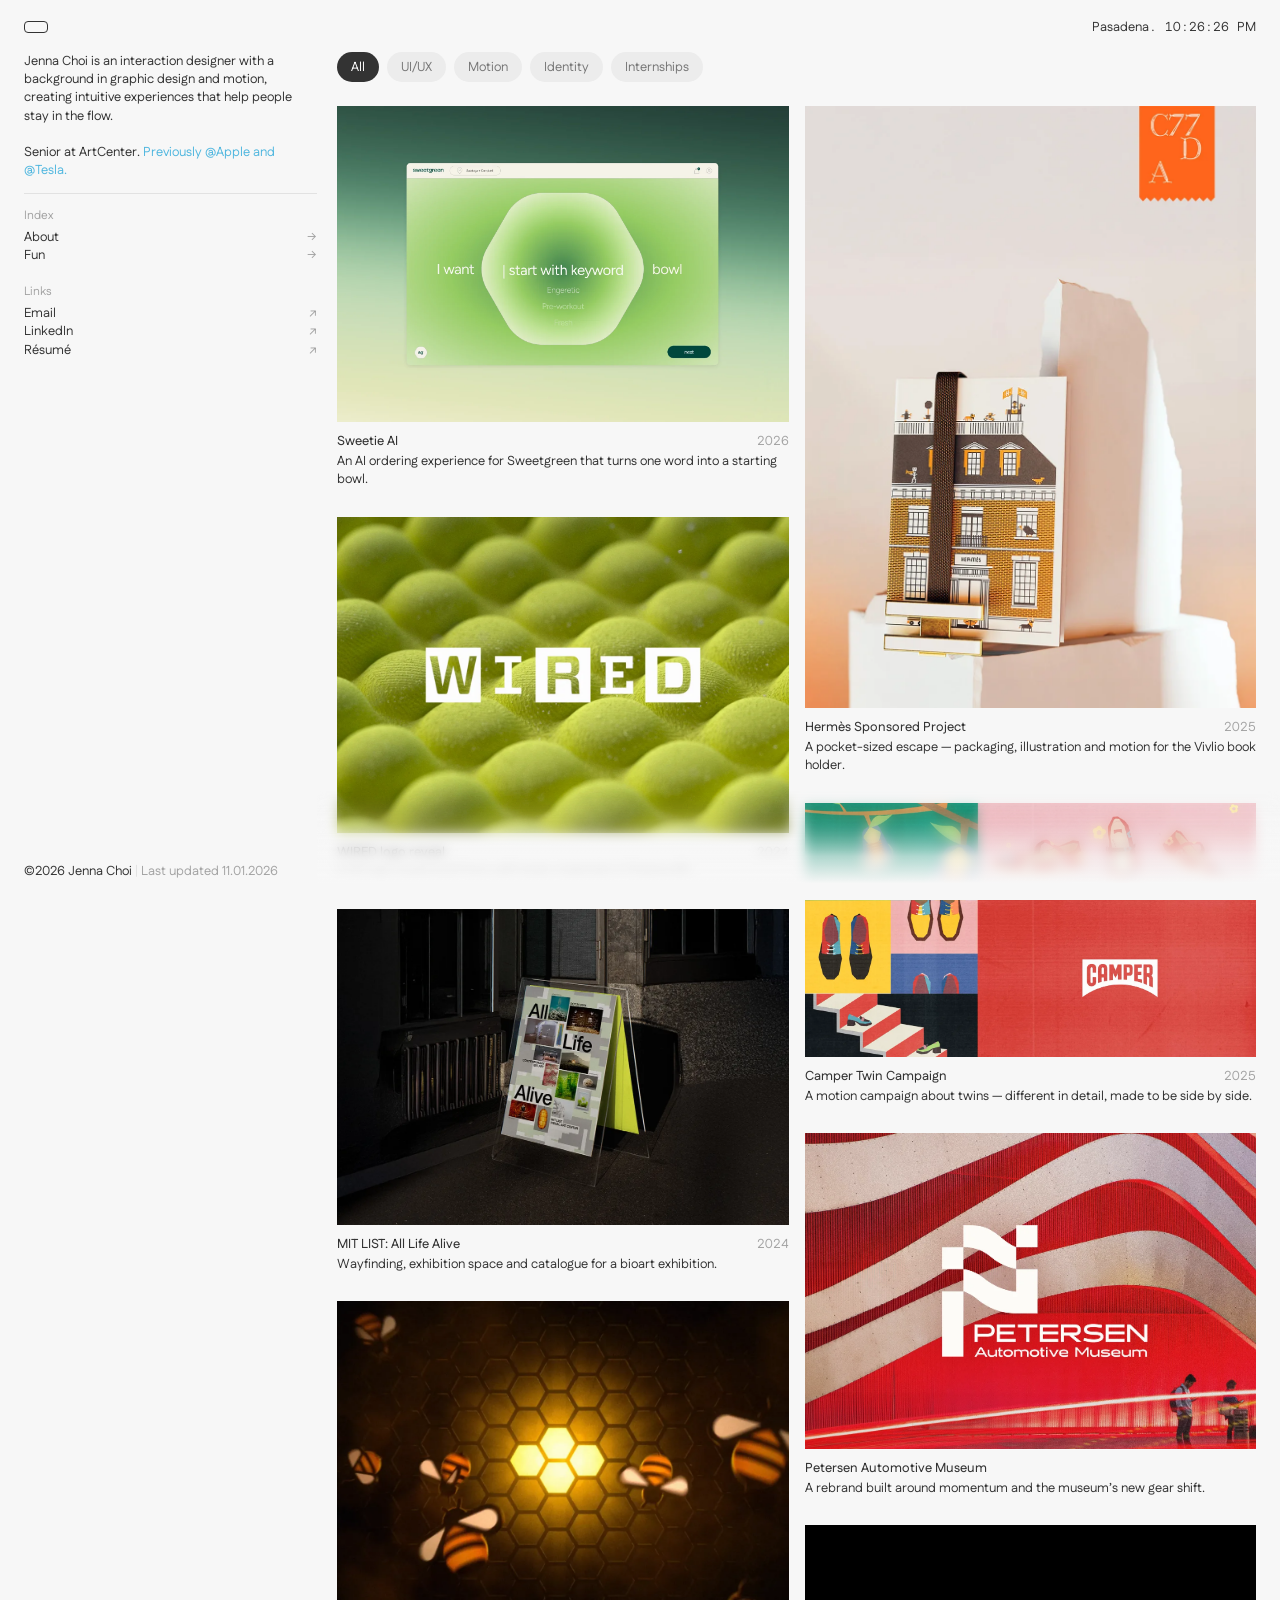
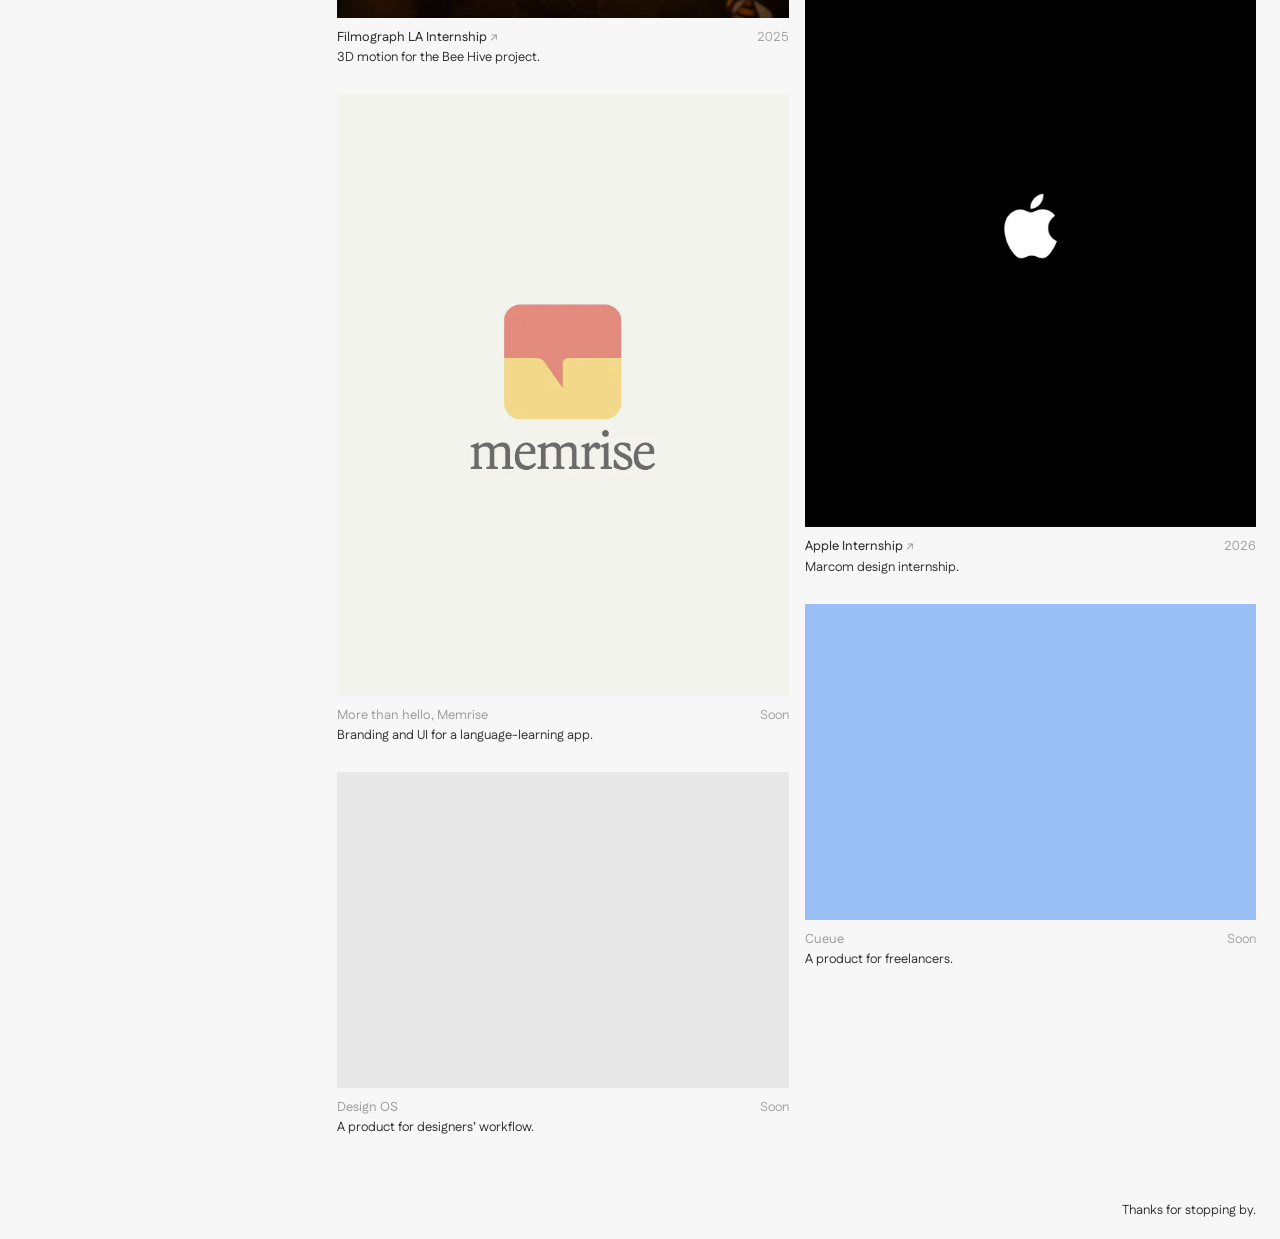
==== commit 73efc44e: "Move work filters out of the sidebar into pills above the grid Co-Authored-By: Claude Opus 5.5 <nore" ====
--- a/index.html
+++ b/index.html
@@ -30,16 +30,6 @@
         <a class="toc__item" href="/about"><span>About</span><span class="toc__arrow">→</span></a>
         <a class="toc__item" href="/fun"><span>Fun</span><span class="toc__arrow">→</span></a>
       </div>
-      <div class="toc__sec toc__sec--work">
-      <p class="toc__head">Work</p>
-      <div class="toc__group" role="toolbar" aria-label="Filter projects">
-        <button class="toc__item is-active" data-filter="all" aria-pressed="true"><span>All work</span></button>
-        <button class="toc__item" data-filter="uiux" aria-pressed="false"><span>UI/UX</span></button>
-        <button class="toc__item" data-filter="motion" aria-pressed="false"><span>Motion</span></button>
-        <button class="toc__item" data-filter="identity" aria-pressed="false"><span>Identity</span></button>
-        <button class="toc__item" data-filter="internship" aria-pressed="false"><span>Internships</span></button>
-      </div>
-      </div>
       <div class="toc__sec toc__sec--links">
       <p class="toc__head">Links</p>
         <a class="toc__item" href="#" data-link="email"><span>Email</span><span class="toc__arrow">↗</span></a>
@@ -51,6 +41,13 @@
   </aside>
 
   <main id="work" class="work" aria-label="Work">
+    <div class="filters" role="toolbar" aria-label="Filter projects">
+      <button class="pill is-active" data-filter="all" aria-pressed="true">All</button>
+      <button class="pill" data-filter="uiux" aria-pressed="false">UI/UX</button>
+      <button class="pill" data-filter="motion" aria-pressed="false">Motion</button>
+      <button class="pill" data-filter="identity" aria-pressed="false">Identity</button>
+      <button class="pill" data-filter="internship" aria-pressed="false">Internships</button>
+    </div>
     <div class="work__col">
       <article class="card" data-tags="uiux motion" style="--order:0"><a class="card__link" href="/sweetie"><div class="card__media card__media--wide"><img src="/assets/work/sweetie.webp" alt="" loading="eager" /></div><div class="card__cap"><p class="card__title">Sweetie AI</p><p class="card__year">2026</p></div><p class="card__desc">An AI ordering experience for Sweetgreen that turns one word into a starting bowl.</p></a></article>
       <article class="card" data-tags="motion identity" style="--order:2"><a class="card__link" href="/wired"><div class="card__media card__media--wide"><video src="/assets/work/wired.mp4" poster="/assets/work/wired.webp" muted loop playsinline preload="none" data-hover-play></video></div><div class="card__cap"><p class="card__title">WIRED logo reveal</p><p class="card__year">2024</p></div><p class="card__desc">A 3D logo reveal built from soft-body materials in Cinema 4D.</p></a></article>
--- a/styles.css
+++ b/styles.css
@@ -104,7 +104,6 @@
 /* Section labels: small and grey, like "Details" / "Overview" on article pages */
 .toc__head { margin: 20px 0 3px; font-size: 12px; color: var(--muted); }
 .toc__sec:first-child .toc__head { margin-top: 0; }
-.toc__group { display: flex; flex-direction: column; }
 .toc__item {
   display: flex;
   justify-content: space-between;
@@ -116,23 +115,6 @@
 .toc__item:hover { color: var(--accent); }
 .toc__arrow { color: var(--muted); }
 .toc__item:hover .toc__arrow { color: var(--accent); }
-.toc__group .toc__item { color: var(--muted); }
-.toc__group .toc__item:hover { color: var(--ink); }
-.toc__group .toc__item.is-active { color: var(--ink); }
-/* Filters read as "pick one": hollow dot, filled blue dot when selected */
-.toc__group .toc__item > span:first-child::before {
-  content: "";
-  display: inline-block;
-  width: 7px;
-  height: 7px;
-  margin-right: 8px;
-  vertical-align: 1px;
-  border: 1px solid currentColor;
-  border-radius: 50%;
-  transition: background-color 0.2s ease, border-color 0.2s ease;
-}
-.toc__group .toc__item.is-active > span:first-child::before { background: var(--accent); border-color: var(--accent); }
-.chip__count { color: var(--muted); font-variant-numeric: tabular-nums; }
 .side__foot { margin-top: auto; padding-top: 24px; }
 .side__sep { color: var(--rule); }
 
@@ -149,6 +131,27 @@
   padding-top: 52px;
 }
 .work__col { display: flex; flex-direction: column; gap: 28px; }
+
+/* Filter pills above the grid */
+.filters {
+  grid-column: 1 / -1;
+  display: flex;
+  flex-wrap: wrap;
+  gap: 8px;
+  margin-bottom: 8px;
+}
+.pill {
+  height: 30px;
+  padding: 0 14px;
+  border-radius: 999px;
+  background: #ececec;
+  color: #777;
+  font-size: var(--small);
+  white-space: nowrap;
+  transition: background-color 0.2s ease, color 0.2s ease;
+}
+.pill:hover { background: #e2e2e2; color: var(--ink); }
+.pill.is-active { background: var(--ink); color: #fff; }
 .card { animation: card-in 0.4s ease both; }
 .card[hidden] { display: none; }
 @keyframes card-in { from { opacity: 0; transform: translateY(6px); } }
@@ -372,7 +375,7 @@
   /* Index · Work · Links side by side instead of one long list */
   .toc {
     display: grid;
-    grid-template-columns: 1fr 1.4fr 1fr;
+    grid-template-columns: 1fr 1fr;
     column-gap: var(--gutter);
   }
   .toc__sec .toc__head { margin-top: 0; }
@@ -407,12 +410,19 @@
   .side { margin-top: 52px; }
   .side__intro { gap: 1em; }
   .toc { grid-template-columns: 1fr 1fr; row-gap: 18px; }
-  .toc__sec--work { grid-column: 1 / -1; grid-row: 2; }
+  /* filters scroll sideways in one row */
+  .filters {
+    flex-wrap: nowrap;
+    overflow-x: auto;
+    scrollbar-width: none;
+    width: 100vw;
+    max-width: 100vw;
+    margin: 0 0 4px calc(-1 * var(--margin));
+    padding: 0 var(--margin);
+  }
+  .filters::-webkit-scrollbar { display: none; }
   .toc__item { padding: 4px 0; }
-  .toc__group { flex-direction: row; flex-wrap: wrap; column-gap: 16px; }
-  .toc__group .toc__item { width: auto; justify-content: flex-start; gap: 4px; }
-  .chip__count { font-size: 11px; }
-  .art__title { margin-top: 48px; font-size: 26px; }
+      .art__title { margin-top: 48px; font-size: 26px; }
   .row--2, .row--3 { grid-template-columns: 1fr; }
   /* tablet prototype is too cramped on a phone — the "Open in new tab" link stays */
   .embed--app { display: none; }
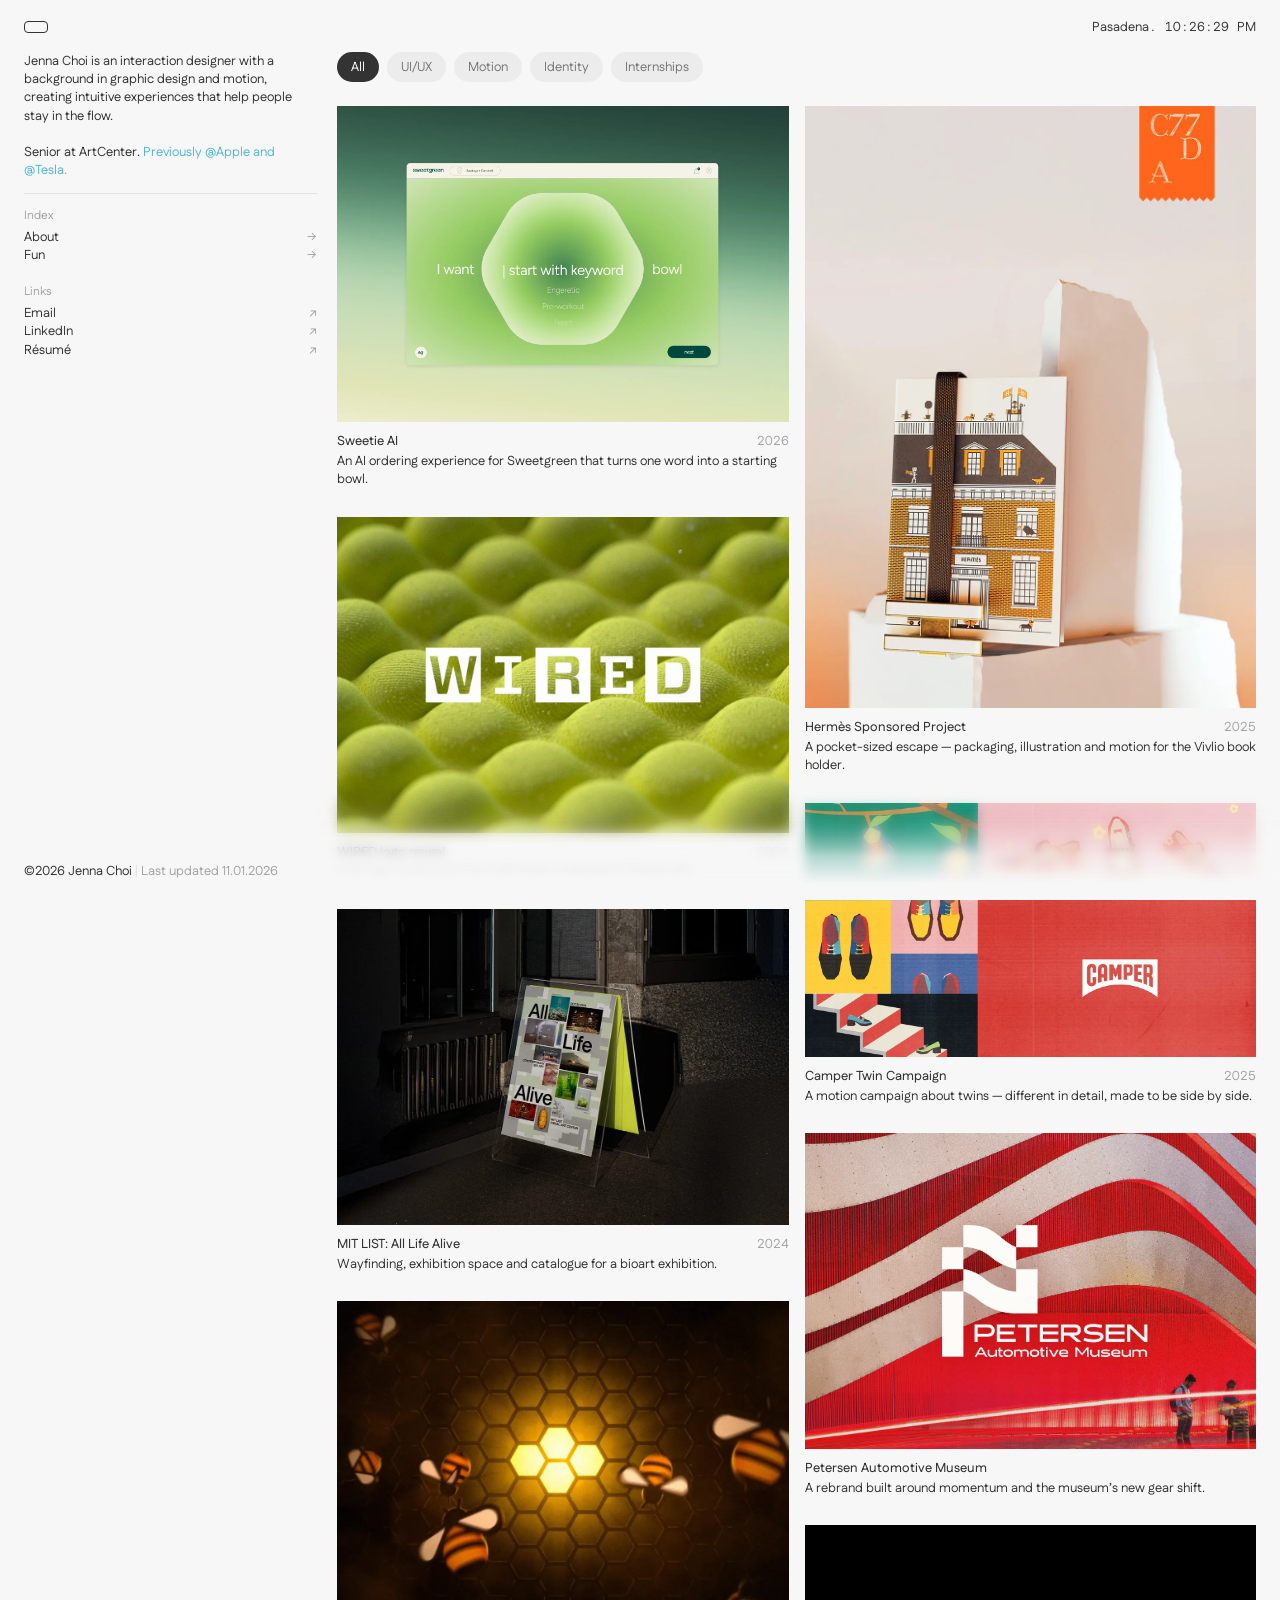
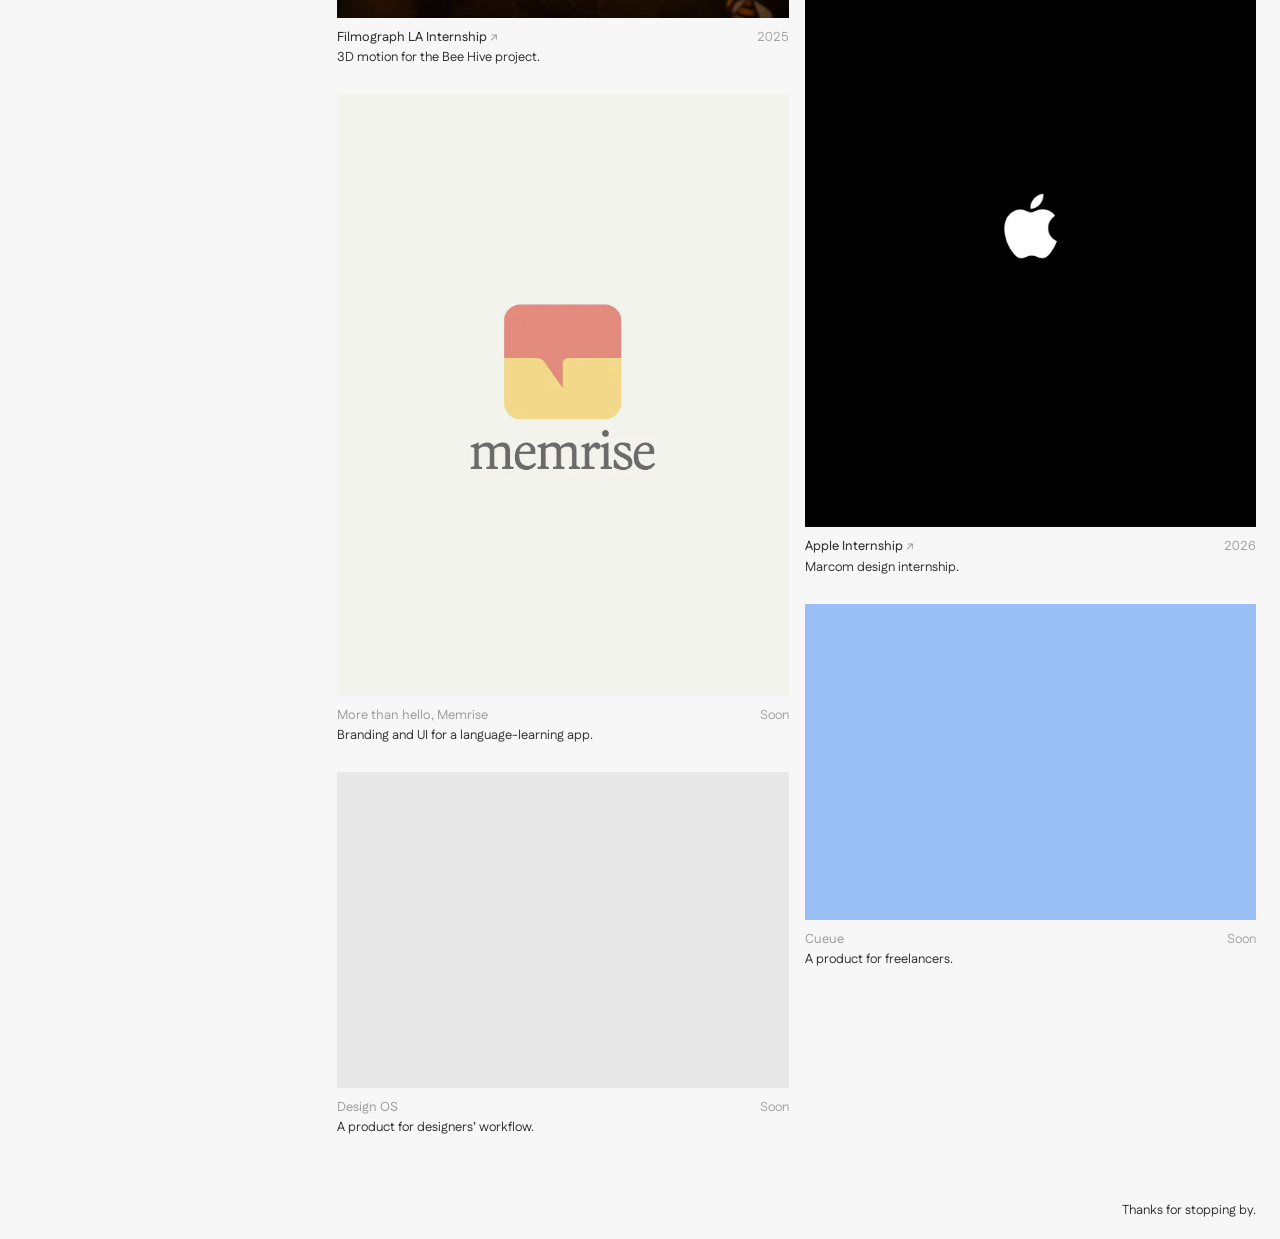
==== commit 5c14fc0e: "Cache-bust styles.css and main.js so changes show without a hard refresh Co-Authored-By: Claude Opus" ====
--- a/index.html
+++ b/index.html
@@ -9,7 +9,7 @@
   <link rel="preconnect" href="https://fonts.googleapis.com" />
   <link rel="preconnect" href="https://fonts.gstatic.com" crossorigin />
   <link href="https://fonts.googleapis.com/css2?family=Fustat:wght@400;500;600&family=Newsreader:opsz,wght@6..72,300;6..72,400&display=swap" rel="stylesheet" />
-  <link rel="stylesheet" href="/styles.css" />
+  <link rel="stylesheet" href="/styles.css?v=3bc13366" />
 </head>
 <body class="home">
   <!-- Generated by tools/build_site.py from tools/content.py — edit content there, then re-run. -->
@@ -67,6 +67,6 @@
 
   <p class="signoff">Thanks for stopping by.</p>
 
-  <script src="/main.js" defer></script>
+  <script src="/main.js?v=3af672a3" defer></script>
 </body>
 </html>
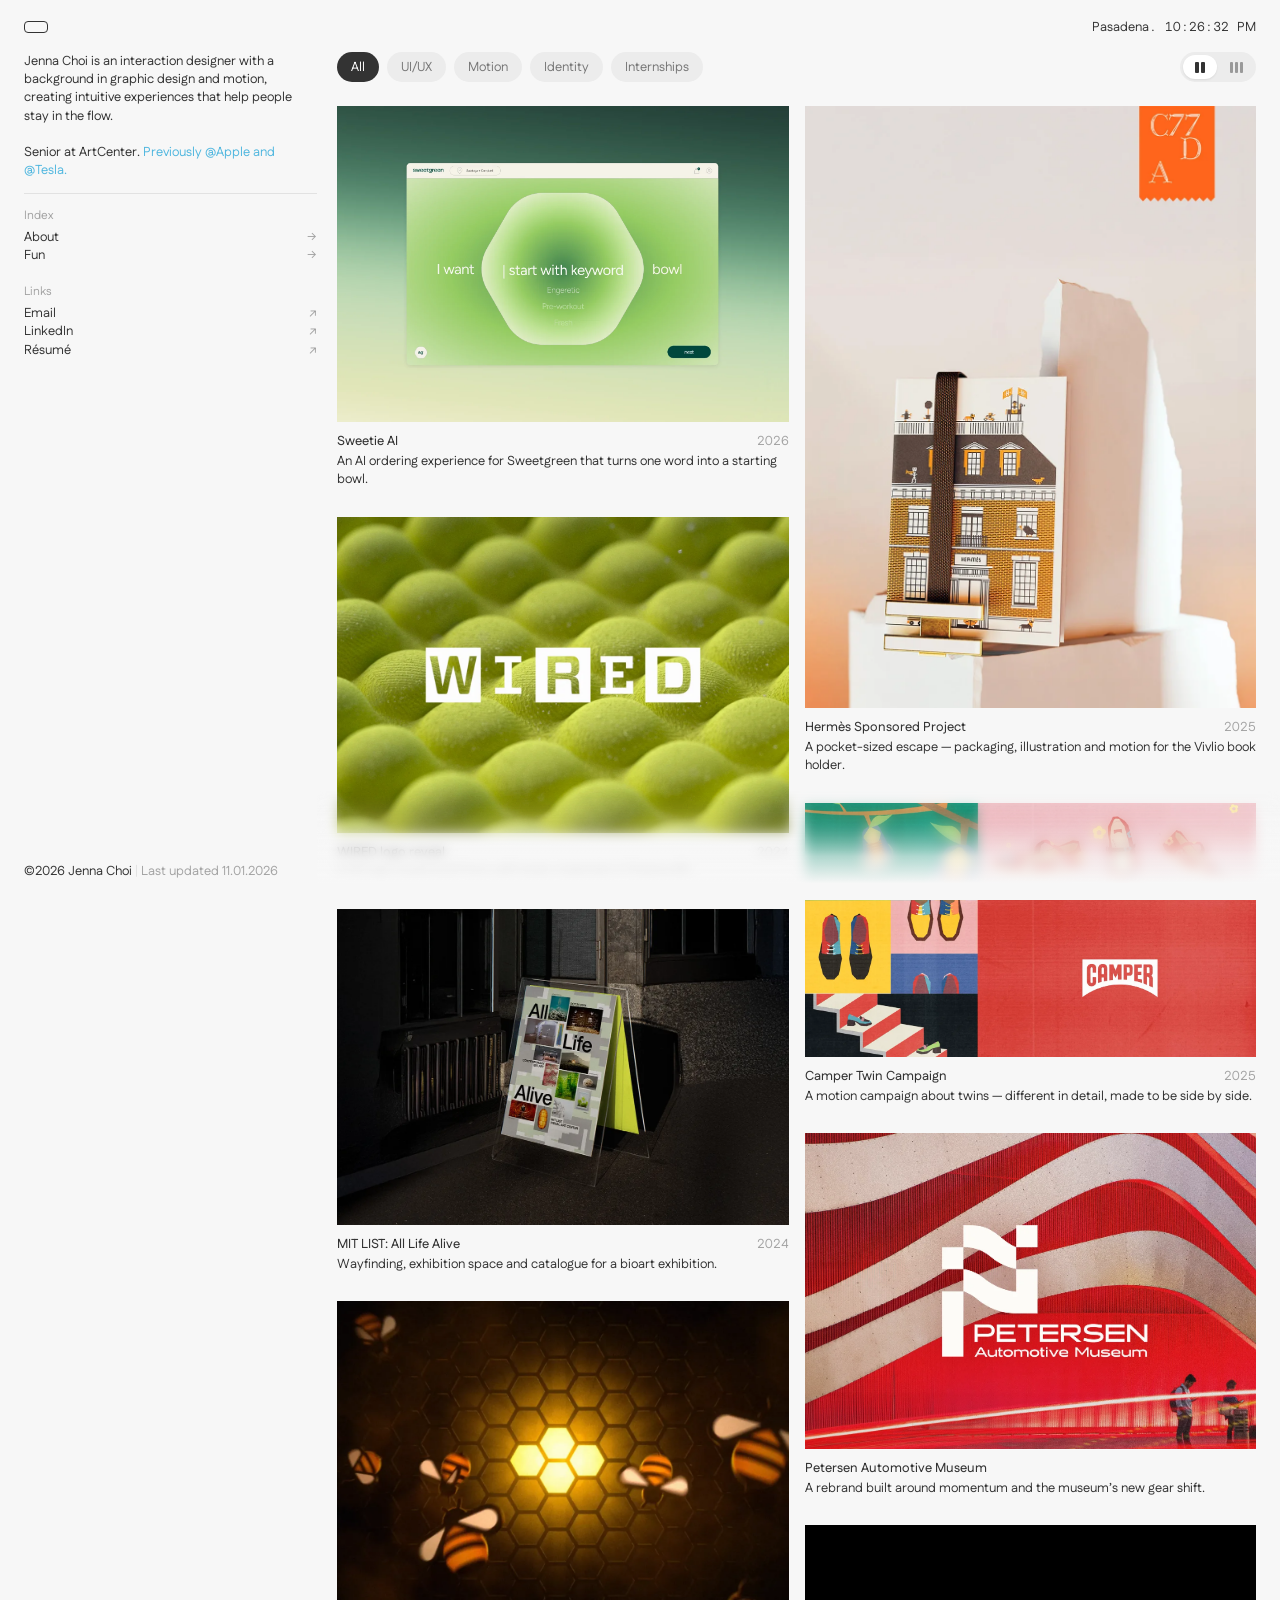
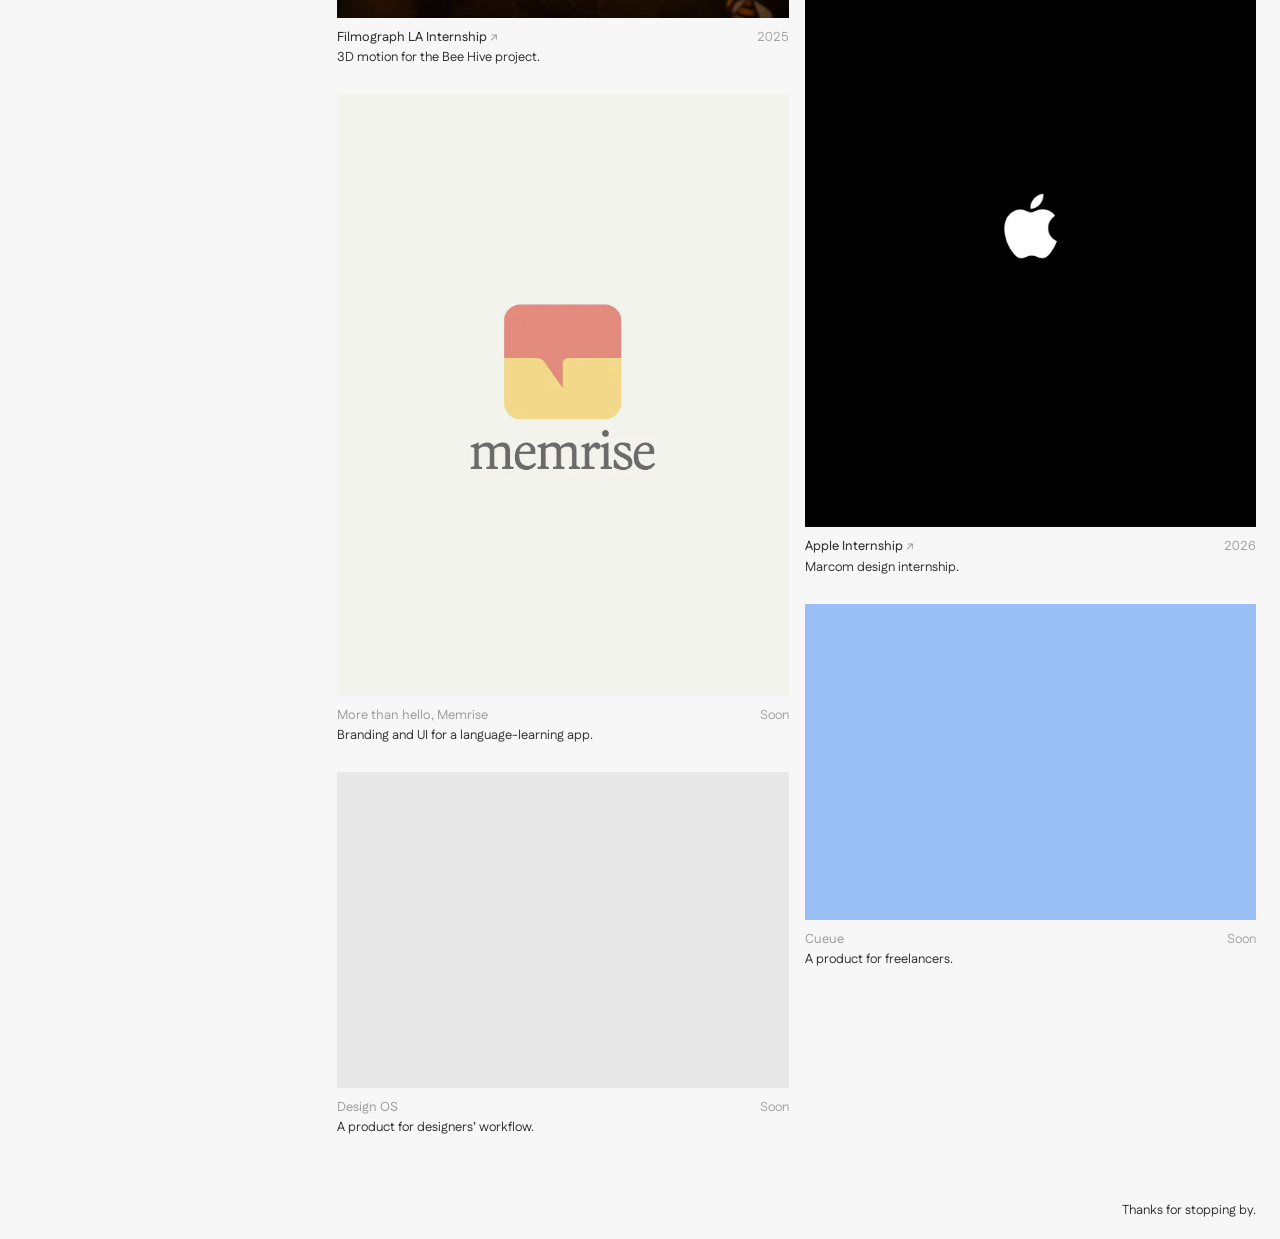
==== commit 6b11bce4: "Add 2/3 column switch to the work grid (remembers choice; desktop only) Co-Authored-By: Claude Opus " ====
--- a/index.html
+++ b/index.html
@@ -9,7 +9,7 @@
   <link rel="preconnect" href="https://fonts.googleapis.com" />
   <link rel="preconnect" href="https://fonts.gstatic.com" crossorigin />
   <link href="https://fonts.googleapis.com/css2?family=Fustat:wght@400;500;600&family=Newsreader:opsz,wght@6..72,300;6..72,400&display=swap" rel="stylesheet" />
-  <link rel="stylesheet" href="/styles.css?v=3bc13366" />
+  <link rel="stylesheet" href="/styles.css?v=ba8c46e6" />
 </head>
 <body class="home">
   <!-- Generated by tools/build_site.py from tools/content.py — edit content there, then re-run. -->
@@ -47,6 +47,10 @@
       <button class="pill" data-filter="motion" aria-pressed="false">Motion</button>
       <button class="pill" data-filter="identity" aria-pressed="false">Identity</button>
       <button class="pill" data-filter="internship" aria-pressed="false">Internships</button>
+      <div class="cols" role="group" aria-label="Columns">
+        <button class="cols__btn is-active" data-cols="2" aria-pressed="true" aria-label="2 columns" title="2 columns"><span class="cols__icon"><i></i><i></i></span></button>
+        <button class="cols__btn" data-cols="3" aria-pressed="false" aria-label="3 columns" title="3 columns"><span class="cols__icon"><i></i><i></i><i></i></span></button>
+      </div>
     </div>
     <div class="work__col">
       <article class="card" data-tags="uiux motion" style="--order:0"><a class="card__link" href="/sweetie"><div class="card__media card__media--wide"><img src="/assets/work/sweetie.webp" alt="" loading="eager" /></div><div class="card__cap"><p class="card__title">Sweetie AI</p><p class="card__year">2026</p></div><p class="card__desc">An AI ordering experience for Sweetgreen that turns one word into a starting bowl.</p></a></article>
@@ -67,6 +71,6 @@
 
   <p class="signoff">Thanks for stopping by.</p>
 
-  <script src="/main.js?v=3af672a3" defer></script>
+  <script src="/main.js?v=8af6f339" defer></script>
 </body>
 </html>
--- a/styles.css
+++ b/styles.css
@@ -123,7 +123,7 @@
    ------------------------------------------------------------------ */
 .work {
   display: grid;
-  grid-template-columns: repeat(2, minmax(0, 1fr));
+  grid-template-columns: repeat(var(--cols, 2), minmax(0, 1fr));
   gap: 16px;
   align-items: start;
   margin-left: var(--main-x);
@@ -152,6 +152,31 @@
 }
 .pill:hover { background: #e2e2e2; color: var(--ink); }
 .pill.is-active { background: var(--ink); color: #fff; }
+
+/* 2 / 3 column switch, right end of the filter row */
+.cols {
+  margin-left: auto;
+  display: flex;
+  gap: 2px;
+  padding: 3px;
+  border-radius: 999px;
+  background: #ececec;
+}
+.cols__btn {
+  display: grid;
+  place-items: center;
+  width: 34px;
+  height: 24px;
+  border-radius: 999px;
+  color: #999;
+  transition: background-color 0.2s ease, color 0.2s ease;
+}
+.cols__btn:hover { color: var(--ink); }
+.cols__btn.is-active { background: #fff; color: var(--ink); box-shadow: 0 1px 2px rgba(0, 0, 0, 0.08); }
+.cols__icon { display: flex; gap: 2px; }
+.cols__icon i { display: block; width: 4px; height: 11px; border-radius: 1px; background: currentColor; }
+.cols__btn[data-cols="3"] .cols__icon i { width: 3px; }
+.work--3 .card__desc { font-size: 12px; }
 .card { animation: card-in 0.4s ease both; }
 .card[hidden] { display: none; }
 @keyframes card-in { from { opacity: 0; transform: translateY(6px); } }
@@ -372,6 +397,7 @@
   .work { margin: 32px var(--margin) 0; padding-top: 0; }
   .signoff { margin-left: var(--margin); }
   .home::after { left: 0; height: 56px; }
+  .work { --cols: 2 !important; }
   /* Index · Work · Links side by side instead of one long list */
   .toc {
     display: grid;
@@ -410,6 +436,7 @@
   .side { margin-top: 52px; }
   .side__intro { gap: 1em; }
   .toc { grid-template-columns: 1fr 1fr; row-gap: 18px; }
+  .cols { display: none; }
   /* filters scroll sideways in one row */
   .filters {
     flex-wrap: nowrap;
